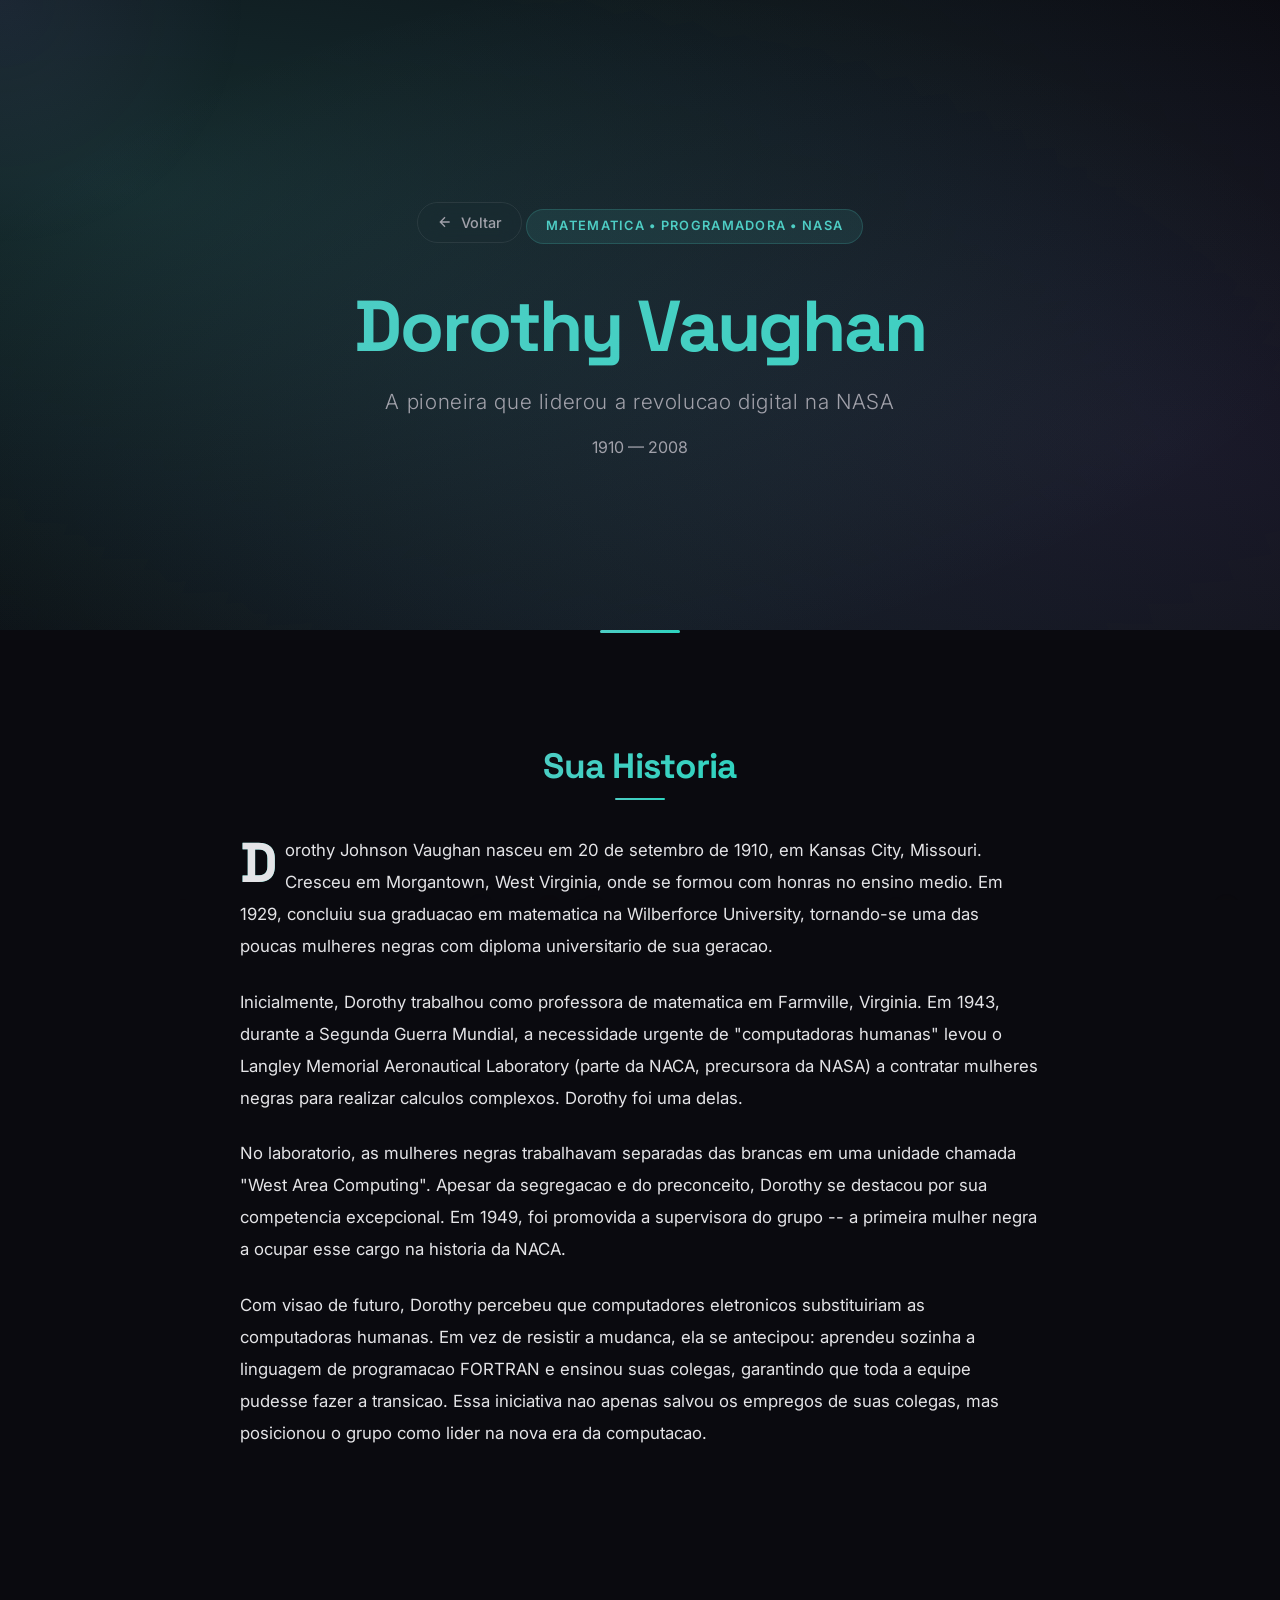
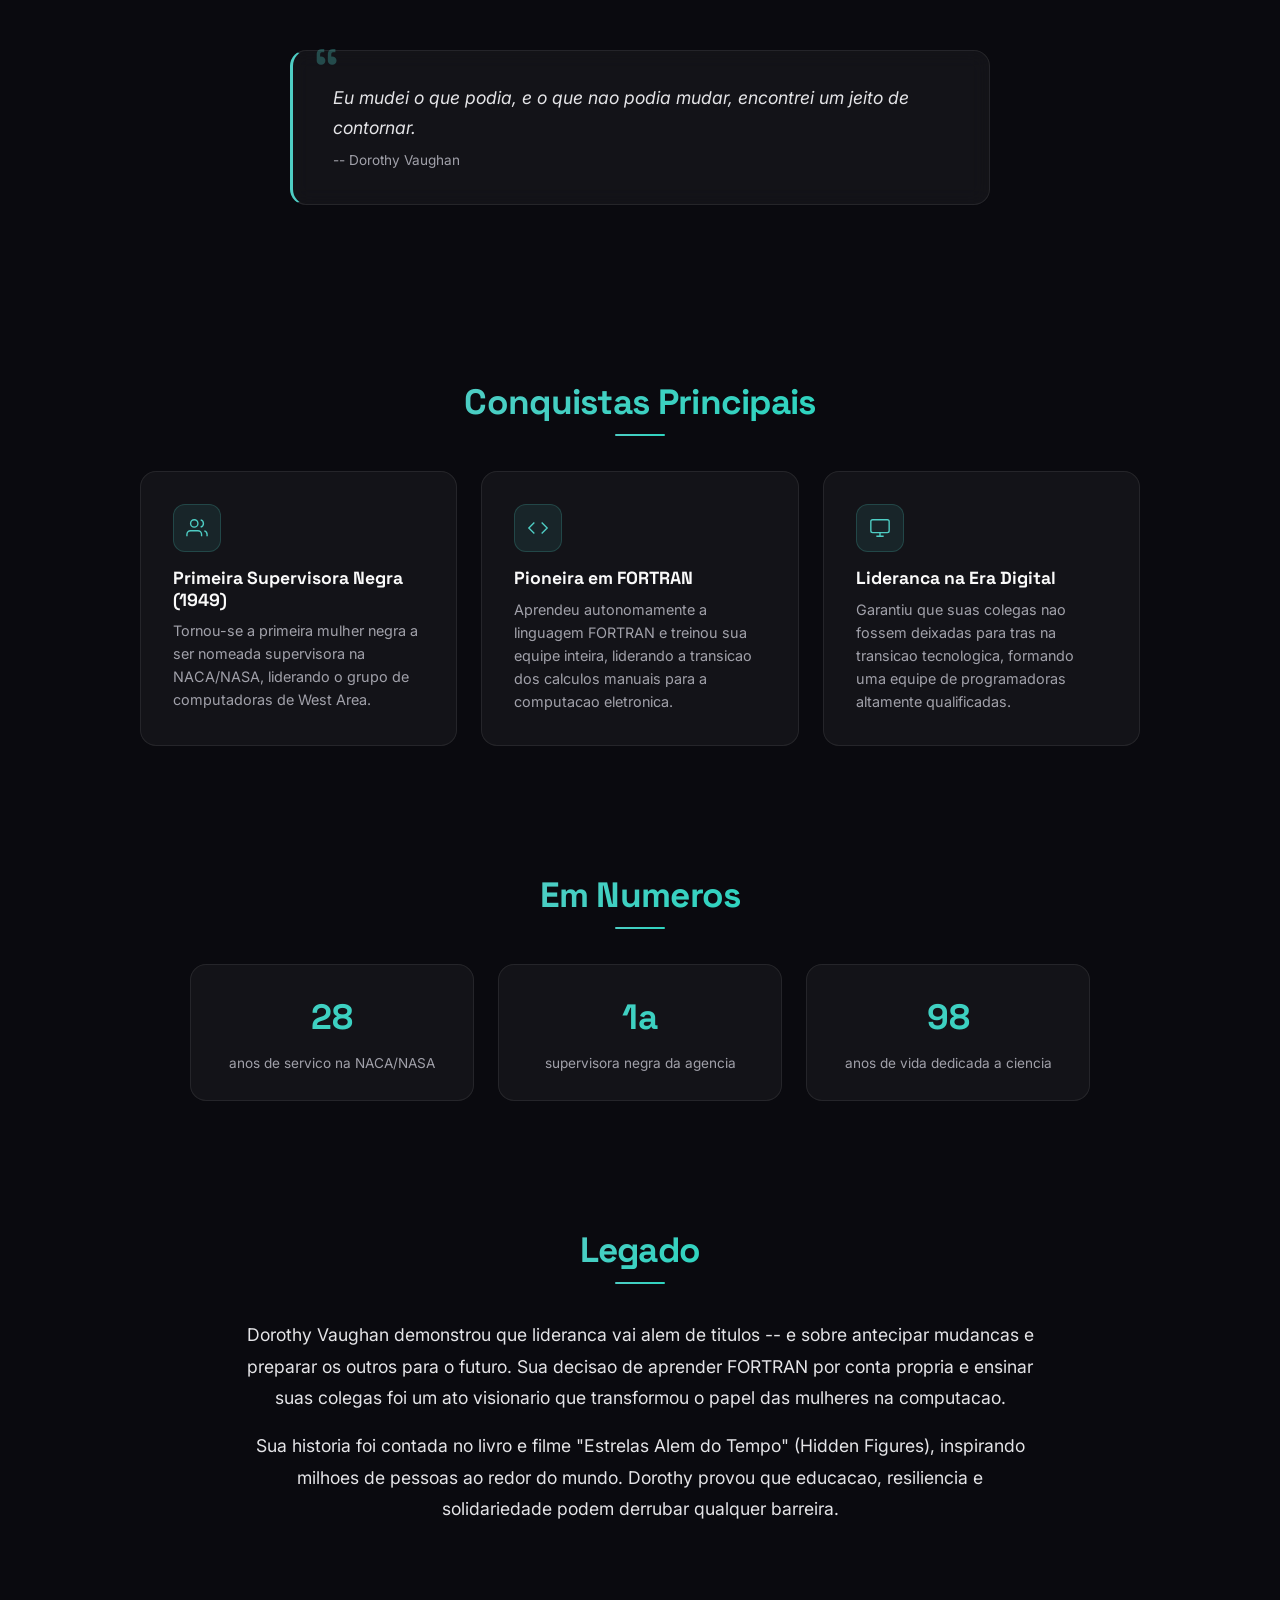
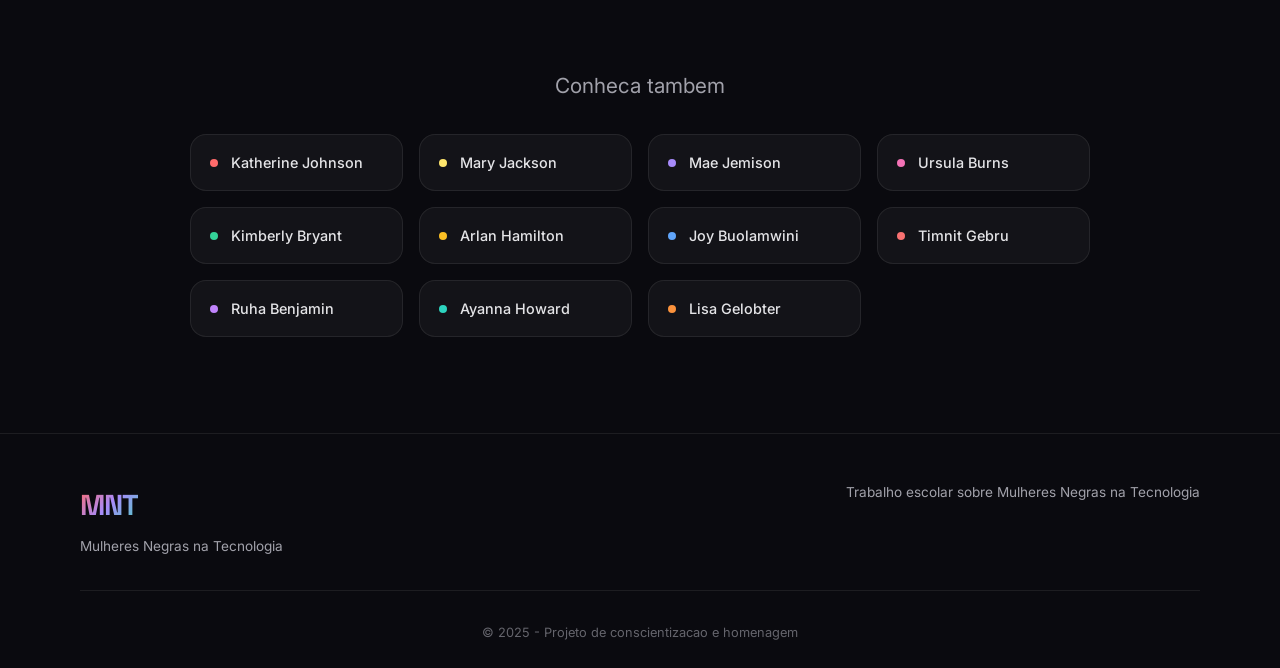
==== dorothy-vaughan.html @ fe0e0eeb "Merge pull request #2 from novasentinel-tech/v0/joaoprodriguesviana-5073-c08220cb feat: create indiv" ====
<!DOCTYPE html>
<html lang="pt-BR">
<head>
    <meta charset="UTF-8">
    <meta name="viewport" content="width=device-width, initial-scale=1.0">
    <title>Dorothy Vaughan - Mulheres Negras na Tecnologia</title>
    <link rel="preconnect" href="https://fonts.googleapis.com">
    <link rel="preconnect" href="https://fonts.gstatic.com" crossorigin>
    <link href="https://fonts.googleapis.com/css2?family=Space+Grotesk:wght@300;400;500;600;700&family=Inter:wght@300;400;500;600;700&display=swap" rel="stylesheet">
    <link rel="stylesheet" href="design/global.css">
    <link rel="stylesheet" href="design/biografia.css">
    <style>
        :root {
            --bio-color: #4ECDC4;
            --bio-color-glow: rgba(78, 205, 196, 0.18);
            --bio-badge-bg: rgba(78, 205, 196, 0.1);
            --bio-badge-border: rgba(78, 205, 196, 0.2);
            --bio-gradient: linear-gradient(135deg, #4ECDC4, #2DD4BF);
        }
    </style>
</head>
<body>
    <div id="particles-bg" class="particles-bg" aria-hidden="true"></div>
    <div id="cursor-glow" class="cursor-glow" aria-hidden="true"></div>

    <header class="bio-hero">
        <div class="container bio-hero-content">
            <a href="index.html#biografias" class="bio-back-link">
                <svg viewBox="0 0 24 24" fill="none" stroke="currentColor" stroke-width="2"><path d="M19 12H5M12 19l-7-7 7-7"/></svg>
                Voltar
            </a>
            <div class="bio-badge">Matematica &bull; Programadora &bull; NASA</div>
            <h1 class="bio-hero-name">Dorothy Vaughan</h1>
            <p class="bio-hero-subtitle">A pioneira que liderou a revolucao digital na NASA</p>
            <p class="bio-hero-dates">1910 &mdash; 2008</p>
        </div>
    </header>

    <main>
        <div class="bio-divider"></div>

        <section class="bio-section">
            <div class="container">
                <h2 class="bio-section-title"><span>Sua Historia</span></h2>
                <div class="bio-story">
                    <p>Dorothy Johnson Vaughan nasceu em 20 de setembro de 1910, em Kansas City, Missouri. Cresceu em Morgantown, West Virginia, onde se formou com honras no ensino medio. Em 1929, concluiu sua graduacao em matematica na Wilberforce University, tornando-se uma das poucas mulheres negras com diploma universitario de sua geracao.</p>
                    <p>Inicialmente, Dorothy trabalhou como professora de matematica em Farmville, Virginia. Em 1943, durante a Segunda Guerra Mundial, a necessidade urgente de "computadoras humanas" levou o Langley Memorial Aeronautical Laboratory (parte da NACA, precursora da NASA) a contratar mulheres negras para realizar calculos complexos. Dorothy foi uma delas.</p>
                    <p>No laboratorio, as mulheres negras trabalhavam separadas das brancas em uma unidade chamada "West Area Computing". Apesar da segregacao e do preconceito, Dorothy se destacou por sua competencia excepcional. Em 1949, foi promovida a supervisora do grupo -- a primeira mulher negra a ocupar esse cargo na historia da NACA.</p>
                    <p>Com visao de futuro, Dorothy percebeu que computadores eletronicos substituiriam as computadoras humanas. Em vez de resistir a mudanca, ela se antecipou: aprendeu sozinha a linguagem de programacao FORTRAN e ensinou suas colegas, garantindo que toda a equipe pudesse fazer a transicao. Essa iniciativa nao apenas salvou os empregos de suas colegas, mas posicionou o grupo como lider na nova era da computacao.</p>
                </div>
            </div>
        </section>

        <section class="bio-section">
            <div class="container">
                <div class="bio-quote">
                    <p>Eu mudei o que podia, e o que nao podia mudar, encontrei um jeito de contornar.</p>
                    <cite>-- Dorothy Vaughan</cite>
                </div>
            </div>
        </section>

        <section class="bio-section">
            <div class="container">
                <h2 class="bio-section-title"><span>Conquistas Principais</span></h2>
                <div class="bio-highlights">
                    <div class="bio-highlight-card">
                        <div class="bio-highlight-icon">
                            <svg viewBox="0 0 24 24" fill="none" stroke="currentColor" stroke-width="1.5"><path d="M17 21v-2a4 4 0 00-4-4H5a4 4 0 00-4 4v2"/><circle cx="9" cy="7" r="4"/><path d="M23 21v-2a4 4 0 00-3-3.87"/><path d="M16 3.13a4 4 0 010 7.75"/></svg>
                        </div>
                        <h3>Primeira Supervisora Negra (1949)</h3>
                        <p>Tornou-se a primeira mulher negra a ser nomeada supervisora na NACA/NASA, liderando o grupo de computadoras de West Area.</p>
                    </div>
                    <div class="bio-highlight-card">
                        <div class="bio-highlight-icon">
                            <svg viewBox="0 0 24 24" fill="none" stroke="currentColor" stroke-width="1.5"><polyline points="16 18 22 12 16 6"/><polyline points="8 6 2 12 8 18"/></svg>
                        </div>
                        <h3>Pioneira em FORTRAN</h3>
                        <p>Aprendeu autonomamente a linguagem FORTRAN e treinou sua equipe inteira, liderando a transicao dos calculos manuais para a computacao eletronica.</p>
                    </div>
                    <div class="bio-highlight-card">
                        <div class="bio-highlight-icon">
                            <svg viewBox="0 0 24 24" fill="none" stroke="currentColor" stroke-width="1.5"><rect x="2" y="3" width="20" height="14" rx="2"/><line x1="8" y1="21" x2="16" y2="21"/><line x1="12" y1="17" x2="12" y2="21"/></svg>
                        </div>
                        <h3>Lideranca na Era Digital</h3>
                        <p>Garantiu que suas colegas nao fossem deixadas para tras na transicao tecnologica, formando uma equipe de programadoras altamente qualificadas.</p>
                    </div>
                </div>
            </div>
        </section>

        <section class="bio-section">
            <div class="container">
                <h2 class="bio-section-title"><span>Em Numeros</span></h2>
                <div class="bio-facts">
                    <div class="bio-fact">
                        <span class="bio-fact-value">28</span>
                        <span class="bio-fact-label">anos de servico na NACA/NASA</span>
                    </div>
                    <div class="bio-fact">
                        <span class="bio-fact-value">1a</span>
                        <span class="bio-fact-label">supervisora negra da agencia</span>
                    </div>
                    <div class="bio-fact">
                        <span class="bio-fact-value">98</span>
                        <span class="bio-fact-label">anos de vida dedicada a ciencia</span>
                    </div>
                </div>
            </div>
        </section>

        <section class="bio-section">
            <div class="container">
                <h2 class="bio-section-title"><span>Legado</span></h2>
                <div class="bio-legacy">
                    <p>Dorothy Vaughan demonstrou que lideranca vai alem de titulos -- e sobre antecipar mudancas e preparar os outros para o futuro. Sua decisao de aprender FORTRAN por conta propria e ensinar suas colegas foi um ato visionario que transformou o papel das mulheres na computacao.</p>
                    <p>Sua historia foi contada no livro e filme "Estrelas Alem do Tempo" (Hidden Figures), inspirando milhoes de pessoas ao redor do mundo. Dorothy provou que educacao, resiliencia e solidariedade podem derrubar qualquer barreira.</p>
                </div>
            </div>
        </section>

        <section class="bio-nav">
            <div class="container">
                <p class="bio-nav-title">Conheca tambem</p>
                <div class="bio-nav-grid">
                    <a href="katherine-johnson.html" class="bio-nav-link"><span class="nav-dot" style="background:#FF6B6B;"></span> Katherine Johnson</a>
                    <a href="mary-jackson.html" class="bio-nav-link"><span class="nav-dot" style="background:#FFE66D;"></span> Mary Jackson</a>
                    <a href="mae-jemison.html" class="bio-nav-link"><span class="nav-dot" style="background:#A78BFA;"></span> Mae Jemison</a>
                    <a href="ursula-burns.html" class="bio-nav-link"><span class="nav-dot" style="background:#F472B6;"></span> Ursula Burns</a>
                    <a href="kimberly-bryant.html" class="bio-nav-link"><span class="nav-dot" style="background:#34D399;"></span> Kimberly Bryant</a>
                    <a href="arlan-hamilton.html" class="bio-nav-link"><span class="nav-dot" style="background:#FBBF24;"></span> Arlan Hamilton</a>
                    <a href="joy-buolamwini.html" class="bio-nav-link"><span class="nav-dot" style="background:#60A5FA;"></span> Joy Buolamwini</a>
                    <a href="timnit-gebru.html" class="bio-nav-link"><span class="nav-dot" style="background:#F87171;"></span> Timnit Gebru</a>
                    <a href="ruha-benjamin.html" class="bio-nav-link"><span class="nav-dot" style="background:#C084FC;"></span> Ruha Benjamin</a>
                    <a href="ayanna-howard.html" class="bio-nav-link"><span class="nav-dot" style="background:#2DD4BF;"></span> Ayanna Howard</a>
                    <a href="lisa-gelobter.html" class="bio-nav-link"><span class="nav-dot" style="background:#FB923C;"></span> Lisa Gelobter</a>
                </div>
            </div>
        </section>
    </main>

    <footer class="rodape">
        <div class="container">
            <div class="rodape-conteudo">
                <div class="rodape-brand">
                    <a href="index.html" style="text-decoration:none;"><span class="rodape-logo">MNT</span></a>
                    <p>Mulheres Negras na Tecnologia</p>
                </div>
                <div class="rodape-textos">
                    <p class="rodape-texto">Trabalho escolar sobre Mulheres Negras na Tecnologia</p>
                </div>
            </div>
            <div class="rodape-bottom">
                <p>&copy; 2025 - Projeto de conscientizacao e homenagem</p>
            </div>
        </div>
    </footer>

    <script src="animacoes/main.js"></script>
</body>
</html>
---- design/global.css ----
/* ============================================
   RESET & BASE
   ============================================ */
*, *::before, *::after {
    margin: 0;
    padding: 0;
    box-sizing: border-box;
}

:root {
    --cor-bg: #0a0a0f;
    --cor-bg-card: rgba(255, 255, 255, 0.04);
    --cor-bg-card-hover: rgba(255, 255, 255, 0.08);
    --cor-texto: #e4e4e7;
    --cor-texto-muted: #a1a1aa;
    --cor-texto-titulo: #fafafa;
    --cor-borda: rgba(255, 255, 255, 0.08);
    --cor-borda-hover: rgba(255, 255, 255, 0.15);

    --grad-1: #FF6B6B;
    --grad-2: #4ECDC4;
    --grad-3: #A78BFA;
    --grad-4: #FBBF24;
    --grad-5: #F472B6;

    --grad-hero: linear-gradient(135deg, #FF6B6B 0%, #A78BFA 50%, #4ECDC4 100%);
    --grad-accent: linear-gradient(135deg, #FF6B6B 0%, #F472B6 50%, #A78BFA 100%);
    --grad-timeline: linear-gradient(180deg, #FF6B6B, #A78BFA, #4ECDC4);

    --fonte-titulo: 'Space Grotesk', sans-serif;
    --fonte-corpo: 'Inter', sans-serif;

    --radius: 16px;
    --radius-sm: 8px;
    --radius-full: 9999px;
}

html {
    scroll-behavior: smooth;
    -webkit-font-smoothing: antialiased;
    -moz-osx-font-smoothing: grayscale;
}

body {
    font-family: var(--fonte-corpo);
    color: var(--cor-texto);
    background-color: var(--cor-bg);
    line-height: 1.6;
    overflow-x: hidden;
    min-height: 100vh;
}

/* ============================================
   PARTICLES BACKGROUND
   ============================================ */
.particles-bg {
    position: fixed;
    top: 0;
    left: 0;
    width: 100%;
    height: 100%;
    pointer-events: none;
    z-index: 0;
    overflow: hidden;
}

.particle {
    position: absolute;
    border-radius: 50%;
    pointer-events: none;
    animation: float-particle linear infinite;
}

@keyframes float-particle {
    0% {
        transform: translateY(100vh) rotate(0deg);
        opacity: 0;
    }
    10% {
        opacity: 1;
    }
    90% {
        opacity: 1;
    }
    100% {
        transform: translateY(-10vh) rotate(720deg);
        opacity: 0;
    }
}

/* Cursor glow */
.cursor-glow {
    position: fixed;
    width: 500px;
    height: 500px;
    border-radius: 50%;
    background: radial-gradient(circle, rgba(167, 139, 250, 0.08) 0%, transparent 70%);
    pointer-events: none;
    z-index: 1;
    transform: translate(-50%, -50%);
    transition: left 0.3s ease, top 0.3s ease;
    display: none;
}

/* ============================================
   CONTAINER
   ============================================ */
.container {
    width: 90%;
    max-width: 1200px;
    margin: 0 auto;
    padding: 0 1rem;
    position: relative;
    z-index: 2;
}

/* ============================================
   TYPOGRAPHY
   ============================================ */
h1, h2, h3, h4, h5, h6 {
    font-family: var(--fonte-titulo);
    font-weight: 700;
    color: var(--cor-texto-titulo);
    line-height: 1.2;
}

/* ============================================
   HEADER / HERO
   ============================================ */
.cabecalho {
    position: relative;
    min-height: 100vh;
    display: flex;
    align-items: center;
    justify-content: center;
    text-align: center;
    overflow: hidden;
    padding: 2rem 0;
}

.cabecalho::before {
    content: '';
    position: absolute;
    top: -50%;
    left: -50%;
    width: 200%;
    height: 200%;
    background: 
        radial-gradient(ellipse at 20% 50%, rgba(255, 107, 107, 0.15) 0%, transparent 50%),
        radial-gradient(ellipse at 80% 50%, rgba(78, 205, 196, 0.15) 0%, transparent 50%),
        radial-gradient(ellipse at 50% 80%, rgba(167, 139, 250, 0.12) 0%, transparent 50%);
    animation: hero-bg-shift 15s ease-in-out infinite alternate;
    z-index: 0;
}

@keyframes hero-bg-shift {
    0% { transform: translate(0, 0) scale(1); }
    33% { transform: translate(-5%, 3%) scale(1.05); }
    66% { transform: translate(5%, -3%) scale(0.95); }
    100% { transform: translate(-3%, -5%) scale(1.02); }
}

.cabecalho-badge {
    display: inline-block;
    padding: 0.5rem 1.5rem;
    background: var(--cor-bg-card);
    border: 1px solid var(--cor-borda);
    border-radius: var(--radius-full);
    font-size: 0.85rem;
    font-weight: 500;
    color: var(--cor-texto-muted);
    margin-bottom: 2rem;
    backdrop-filter: blur(10px);
    animation: fadeInDown 1s ease-out 0.2s both;
}

.titulo-principal {
    font-size: clamp(2.5rem, 7vw, 5.5rem);
    font-weight: 700;
    letter-spacing: -0.03em;
    margin-bottom: 1.5rem;
    animation: fadeInUp 1s ease-out 0.4s both;
}

.titulo-linha {
    display: block;
}

.titulo-destaque {
    background: var(--grad-hero);
    -webkit-background-clip: text;
    -webkit-text-fill-color: transparent;
    background-clip: text;
    background-size: 200% 200%;
    animation: fadeInUp 1s ease-out 0.6s both, gradient-shift 5s ease infinite;
}

@keyframes gradient-shift {
    0%, 100% { background-position: 0% 50%; }
    50% { background-position: 100% 50%; }
}

.subtitulo {
    font-size: clamp(1rem, 2.5vw, 1.4rem);
    color: var(--cor-texto-muted);
    font-weight: 300;
    letter-spacing: 0.05em;
    margin-bottom: 3rem;
    animation: fadeInUp 1s ease-out 0.8s both;
}

/* ============================================
   NAVIGATION
   ============================================ */
.navegacao {
    animation: fadeInUp 1s ease-out 1s both;
}

.menu {
    list-style: none;
    display: flex;
    justify-content: center;
    flex-wrap: wrap;
    gap: 0.5rem;
}

.menu a {
    color: var(--cor-texto-muted);
    text-decoration: none;
    font-weight: 500;
    font-size: 0.9rem;
    padding: 0.6rem 1.2rem;
    border-radius: var(--radius-full);
    transition: all 0.3s ease;
    border: 1px solid transparent;
    position: relative;
    overflow: hidden;
}

.menu a::before {
    content: '';
    position: absolute;
    inset: 0;
    background: var(--grad-accent);
    opacity: 0;
    transition: opacity 0.3s ease;
    border-radius: inherit;
    z-index: -1;
}

.menu a:hover,
.menu a.active {
    color: #fff;
    border-color: transparent;
}

.menu a:hover::before,
.menu a.active::before {
    opacity: 1;
}

/* Scroll indicator */
.scroll-indicator {
    position: absolute;
    bottom: 2rem;
    left: 50%;
    transform: translateX(-50%);
    animation: fadeInUp 1s ease-out 1.4s both;
}

.scroll-arrow {
    width: 24px;
    height: 24px;
    border-right: 2px solid var(--cor-texto-muted);
    border-bottom: 2px solid var(--cor-texto-muted);
    transform: rotate(45deg);
    animation: scroll-bounce 2s ease-in-out infinite;
}

@keyframes scroll-bounce {
    0%, 100% { transform: rotate(45deg) translate(0, 0); opacity: 0.4; }
    50% { transform: rotate(45deg) translate(5px, 5px); opacity: 1; }
}

/* ============================================
   KEYFRAMES
   ============================================ */
@keyframes fadeInUp {
    from {
        opacity: 0;
        transform: translateY(30px);
    }
    to {
        opacity: 1;
        transform: translateY(0);
    }
}

@keyframes fadeInDown {
    from {
        opacity: 0;
        transform: translateY(-20px);
    }
    to {
        opacity: 1;
        transform: translateY(0);
    }
}

@keyframes slideInLeft {
    from {
        opacity: 0;
        transform: translateX(-40px);
    }
    to {
        opacity: 1;
        transform: translateX(0);
    }
}

@keyframes slideInRight {
    from {
        opacity: 0;
        transform: translateX(40px);
    }
    to {
        opacity: 1;
        transform: translateX(0);
    }
}

@keyframes scaleIn {
    from {
        opacity: 0;
        transform: scale(0.85);
    }
    to {
        opacity: 1;
        transform: scale(1);
    }
}

@keyframes pulse-glow {
    0%, 100% { opacity: 0.4; transform: scale(1); }
    50% { opacity: 0.8; transform: scale(1.1); }
}

/* ============================================
   SECTIONS
   ============================================ */
.secao {
    padding: 6rem 0;
    position: relative;
}

.titulo-secao {
    font-size: clamp(1.8rem, 4vw, 2.8rem);
    text-align: center;
    margin-bottom: 4rem;
    position: relative;
    letter-spacing: -0.02em;
}

.titulo-secao span {
    background: var(--grad-hero);
    -webkit-background-clip: text;
    -webkit-text-fill-color: transparent;
    background-clip: text;
}

.titulo-secao::after {
    content: '';
    position: absolute;
    bottom: -1rem;
    left: 50%;
    transform: translateX(-50%);
    width: 60px;
    height: 3px;
    background: var(--grad-accent);
    border-radius: 2px;
}

/* ============================================
   REVEAL ANIMATIONS
   ============================================ */
.revelar {
    opacity: 0;
    transform: translateY(40px);
    transition: opacity 0.8s cubic-bezier(0.16, 1, 0.3, 1), transform 0.8s cubic-bezier(0.16, 1, 0.3, 1);
}

.revelado {
    opacity: 1;
    transform: translateY(0);
}

/* Stagger for cards */
.card.revelado { transition-delay: calc(var(--card-index, 0) * 0.08s); }

/* ============================================
   INTRODUCTION
   ============================================ */
.conteudo-introducao {
    display: grid;
    grid-template-columns: 1fr 1fr;
    gap: 4rem;
    align-items: center;
}

.texto-introducao p {
    margin-bottom: 1.2rem;
    font-size: 1.05rem;
    color: var(--cor-texto);
    line-height: 1.8;
}

/* Intro visual */
.intro-visual {
    position: relative;
    width: 100%;
    aspect-ratio: 1;
    max-width: 400px;
    margin: 0 auto;
}

.intro-orb {
    position: absolute;
    border-radius: 50%;
    filter: blur(40px);
    animation: pulse-glow 4s ease-in-out infinite;
}

.orb-1 {
    width: 200px;
    height: 200px;
    background: rgba(255, 107, 107, 0.3);
    top: 10%;
    left: 10%;
    animation-delay: 0s;
}

.orb-2 {
    width: 160px;
    height: 160px;
    background: rgba(167, 139, 250, 0.3);
    top: 50%;
    right: 10%;
    animation-delay: 1.3s;
}

.orb-3 {
    width: 120px;
    height: 120px;
    background: rgba(78, 205, 196, 0.3);
    bottom: 10%;
    left: 30%;
    animation-delay: 2.6s;
}

.intro-icon-grid {
    position: absolute;
    inset: 0;
    display: grid;
    grid-template-columns: 1fr 1fr;
    gap: 1.5rem;
    padding: 15%;
    z-index: 1;
}

.icon-cell {
    display: flex;
    align-items: center;
    justify-content: center;
    background: var(--cor-bg-card);
    border: 1px solid var(--cor-borda);
    border-radius: var(--radius);
    backdrop-filter: blur(10px);
    padding: 1.5rem;
    transition: all 0.4s ease;
}

.icon-cell:hover {
    background: var(--cor-bg-card-hover);
    border-color: var(--cor-borda-hover);
    transform: translateY(-4px);
}

.icon-cell svg {
    width: 32px;
    height: 32px;
    color: var(--cor-texto-muted);
    transition: color 0.3s ease;
}

.icon-cell:hover svg {
    color: var(--grad-1);
}

/* ============================================
   BIOGRAPHY CARDS
   ============================================ */
.grid-cards {
    display: grid;
    grid-template-columns: repeat(auto-fill, minmax(300px, 1fr));
    gap: 1.5rem;
}

.card {
    position: relative;
    background: var(--cor-bg-card);
    border: 1px solid var(--cor-borda);
    border-radius: var(--radius);
    overflow: hidden;
    transition: all 0.4s cubic-bezier(0.16, 1, 0.3, 1);
    cursor: default;
}

.card::before {
    content: '';
    position: absolute;
    top: 0;
    left: 0;
    right: 0;
    height: 3px;
    background: var(--card-accent, var(--grad-1));
    opacity: 0;
    transition: opacity 0.4s ease;
}

.card:hover {
    background: var(--cor-bg-card-hover);
    border-color: var(--cor-borda-hover);
    transform: translateY(-6px);
    box-shadow: 0 20px 60px -12px rgba(0, 0, 0, 0.5);
}

.card:hover::before {
    opacity: 1;
}

.card-glow {
    position: absolute;
    top: -50%;
    left: -50%;
    width: 200%;
    height: 200%;
    background: radial-gradient(circle at center, var(--card-accent, var(--grad-1)), transparent 70%);
    opacity: 0;
    transition: opacity 0.5s ease;
    pointer-events: none;
}

.card:hover .card-glow {
    opacity: 0.03;
}

.card-conteudo {
    padding: 1.5rem;
}

.card-icon-wrap {
    width: 48px;
    height: 48px;
    display: flex;
    align-items: center;
    justify-content: center;
    border-radius: 12px;
    background: linear-gradient(135deg, var(--card-accent, var(--grad-1)), transparent);
    opacity: 0.2;
    margin-bottom: 1rem;
    transition: opacity 0.3s ease;
}

.card:hover .card-icon-wrap {
    opacity: 0.5;
}

.card-icon-wrap svg {
    width: 24px;
    height: 24px;
    color: #fff;
}

.card-titulo {
    font-size: 1.2rem;
    font-family: var(--fonte-titulo);
    margin-bottom: 0.25rem;
    color: var(--cor-texto-titulo);
}

.card-area {
    font-weight: 600;
    color: var(--card-accent, var(--grad-1));
    margin-bottom: 0.75rem;
    font-size: 0.85rem;
    letter-spacing: 0.03em;
}

.card-descricao {
    font-size: 0.9rem;
    color: var(--cor-texto-muted);
    line-height: 1.6;
}

/* ============================================
   TIMELINE
   ============================================ */
.timeline {
    position: relative;
    max-width: 800px;
    margin: 0 auto;
    padding: 1rem 0;
}

.timeline::before {
    content: '';
    position: absolute;
    left: 50%;
    top: 0;
    bottom: 0;
    width: 2px;
    background: var(--grad-timeline);
    transform: translateX(-50%);
    border-radius: 2px;
    opacity: 0.4;
}

.timeline-item {
    position: relative;
    margin-bottom: 2.5rem;
    display: flex;
    justify-content: flex-start;
    align-items: center;
    width: 100%;
}

.timeline-item:nth-child(even) {
    flex-direction: row-reverse;
}

.timeline-data {
    background: var(--cor-bg-card);
    border: 1px solid var(--cor-borda);
    color: var(--cor-texto-titulo);
    font-weight: 700;
    font-family: var(--fonte-titulo);
    padding: 0.5rem 1.2rem;
    border-radius: var(--radius-full);
    min-width: 90px;
    text-align: center;
    font-size: 0.95rem;
    position: relative;
    z-index: 2;
    backdrop-filter: blur(10px);
    transition: all 0.3s ease;
}

.timeline-item:hover .timeline-data {
    background: var(--grad-accent);
    color: #fff;
    border-color: transparent;
    box-shadow: 0 0 30px rgba(255, 107, 107, 0.3);
}

.timeline-conteudo {
    background: var(--cor-bg-card);
    border: 1px solid var(--cor-borda);
    border-radius: var(--radius);
    padding: 1.2rem 1.5rem;
    width: calc(50% - 40px);
    margin: 0 20px;
    backdrop-filter: blur(10px);
    transition: all 0.4s ease;
}

.timeline-conteudo:hover {
    background: var(--cor-bg-card-hover);
    border-color: var(--cor-borda-hover);
    transform: translateY(-2px);
}

.timeline-conteudo h3 {
    font-size: 1.05rem;
    color: var(--cor-texto-titulo);
    margin-bottom: 0.5rem;
    font-family: var(--fonte-titulo);
}

.timeline-conteudo p {
    margin: 0;
    font-size: 0.9rem;
    color: var(--cor-texto-muted);
    line-height: 1.6;
}

/* ============================================
   STATISTICS
   ============================================ */
.grid-estatisticas {
    display: grid;
    grid-template-columns: repeat(auto-fit, minmax(200px, 1fr));
    gap: 1.5rem;
    text-align: center;
}

.card-estatistica {
    background: var(--cor-bg-card);
    border: 1px solid var(--cor-borda);
    padding: 2rem 1.5rem;
    border-radius: var(--radius);
    transition: all 0.4s ease;
    backdrop-filter: blur(10px);
    position: relative;
    overflow: hidden;
}

.card-estatistica::before {
    content: '';
    position: absolute;
    top: -100%;
    left: -100%;
    width: 300%;
    height: 300%;
    background: radial-gradient(circle, var(--grad-1), transparent 60%);
    opacity: 0;
    transition: opacity 0.5s ease;
    pointer-events: none;
}

.card-estatistica:hover {
    background: var(--cor-bg-card-hover);
    border-color: var(--cor-borda-hover);
    transform: translateY(-4px);
}

.card-estatistica:hover::before {
    opacity: 0.04;
}

.numero {
    display: block;
    font-size: 3rem;
    font-weight: 800;
    font-family: var(--fonte-titulo);
    background: var(--grad-hero);
    -webkit-background-clip: text;
    -webkit-text-fill-color: transparent;
    background-clip: text;
    margin-bottom: 0.5rem;
    letter-spacing: -0.03em;
}

.estatistica-texto {
    font-size: 3rem;
}

.descricao-estatistica {
    font-size: 0.9rem;
    color: var(--cor-texto-muted);
    line-height: 1.6;
}

/* ============================================
   RESOURCES
   ============================================ */
.grid-recursos {
    display: grid;
    grid-template-columns: repeat(auto-fit, minmax(260px, 1fr));
    gap: 1.5rem;
}

.recurso {
    background: var(--cor-bg-card);
    border: 1px solid var(--cor-borda);
    padding: 2rem;
    border-radius: var(--radius);
    transition: all 0.4s ease;
    position: relative;
    overflow: hidden;
}

.recurso::before {
    content: '';
    position: absolute;
    top: 0;
    left: 0;
    width: 100%;
    height: 2px;
    background: var(--grad-accent);
    opacity: 0;
    transition: opacity 0.3s ease;
}

.recurso:hover {
    background: var(--cor-bg-card-hover);
    border-color: var(--cor-borda-hover);
    transform: translateY(-4px);
}

.recurso:hover::before {
    opacity: 1;
}

.recurso-icon {
    width: 40px;
    height: 40px;
    margin-bottom: 1rem;
    color: var(--cor-texto-muted);
}

.recurso-icon svg {
    width: 100%;
    height: 100%;
}

.recurso h3 {
    font-size: 1.2rem;
    margin-bottom: 1rem;
    color: var(--cor-texto-titulo);
    font-family: var(--fonte-titulo);
}

.recurso ul {
    list-style: none;
}

.recurso li {
    margin-bottom: 0.6rem;
    padding-left: 1.2rem;
    position: relative;
    font-size: 0.9rem;
    color: var(--cor-texto-muted);
    line-height: 1.5;
}

.recurso li::before {
    content: '';
    width: 6px;
    height: 6px;
    border-radius: 50%;
    background: var(--grad-accent);
    position: absolute;
    left: 0;
    top: 0.55rem;
}

.recurso a {
    color: var(--cor-texto);
    text-decoration: none;
    font-weight: 500;
    transition: color 0.3s ease;
    border-bottom: 1px solid transparent;
}

.recurso a:hover {
    color: var(--grad-1);
    border-bottom-color: var(--grad-1);
}

/* ============================================
   CREATORS SECTION
   ============================================ */
.criadores {
    position: relative;
}

.criadores::before {
    content: '';
    position: absolute;
    top: 0;
    left: 0;
    right: 0;
    bottom: 0;
    background: 
        radial-gradient(ellipse at 30% 50%, rgba(255, 107, 107, 0.06) 0%, transparent 60%),
        radial-gradient(ellipse at 70% 50%, rgba(78, 205, 196, 0.06) 0%, transparent 60%);
    pointer-events: none;
}

.criadores-subtitulo {
    text-align: center;
    color: var(--cor-texto-muted);
    font-size: 1.05rem;
    margin-bottom: 3rem;
    margin-top: -2rem;
}

.grid-criadores {
    display: grid;
    grid-template-columns: repeat(3, 1fr);
    gap: 2rem;
    max-width: 1000px;
    margin: 0 auto;
}

.criador-card {
    position: relative;
    background: var(--cor-bg-card);
    border: 1px solid var(--cor-borda);
    border-radius: var(--radius);
    padding: 2.5rem 2rem;
    text-align: center;
    transition: all 0.5s cubic-bezier(0.16, 1, 0.3, 1);
    overflow: hidden;
}

.criador-card::before {
    content: '';
    position: absolute;
    top: 0;
    left: 0;
    right: 0;
    height: 3px;
    background: var(--grad-accent);
    opacity: 0;
    transition: opacity 0.4s ease;
}

.criador-card:hover {
    background: var(--cor-bg-card-hover);
    border-color: var(--cor-borda-hover);
    transform: translateY(-8px);
    box-shadow: 0 25px 70px -15px rgba(0, 0, 0, 0.5);
}

.criador-card:hover::before {
    opacity: 1;
}

.criador-decoration {
    position: absolute;
    top: -50%;
    right: -50%;
    width: 200%;
    height: 200%;
    background: radial-gradient(circle, rgba(167, 139, 250, 0.08) 0%, transparent 60%);
    opacity: 0;
    transition: opacity 0.5s ease;
    pointer-events: none;
}

.criador-card:hover .criador-decoration {
    opacity: 1;
}

.criador-card:nth-child(1) .criador-decoration {
    background: radial-gradient(circle, rgba(255, 107, 107, 0.08) 0%, transparent 60%);
}

.criador-card:nth-child(2) .criador-decoration {
    background: radial-gradient(circle, rgba(78, 205, 196, 0.08) 0%, transparent 60%);
}

.criador-card:nth-child(3) .criador-decoration {
    background: radial-gradient(circle, rgba(167, 139, 250, 0.08) 0%, transparent 60%);
}

.criador-avatar {
    width: 80px;
    height: 80px;
    margin: 0 auto 1.5rem;
    display: flex;
    align-items: center;
    justify-content: center;
    border-radius: 50%;
    position: relative;
    z-index: 1;
}

.criador-card:nth-child(1) .criador-avatar {
    background: linear-gradient(135deg, rgba(255, 107, 107, 0.15), rgba(255, 107, 107, 0.05));
    border: 1px solid rgba(255, 107, 107, 0.2);
}

.criador-card:nth-child(2) .criador-avatar {
    background: linear-gradient(135deg, rgba(78, 205, 196, 0.15), rgba(78, 205, 196, 0.05));
    border: 1px solid rgba(78, 205, 196, 0.2);
}

.criador-card:nth-child(3) .criador-avatar {
    background: linear-gradient(135deg, rgba(167, 139, 250, 0.15), rgba(167, 139, 250, 0.05));
    border: 1px solid rgba(167, 139, 250, 0.2);
}

.criador-avatar svg {
    width: 32px;
    height: 32px;
}

.criador-card:nth-child(1) .criador-avatar svg { color: var(--grad-1); }
.criador-card:nth-child(2) .criador-avatar svg { color: var(--grad-2); }
.criador-card:nth-child(3) .criador-avatar svg { color: var(--grad-3); }

.criador-info {
    position: relative;
    z-index: 1;
}

.criador-nome {
    font-size: 1.3rem;
    font-family: var(--fonte-titulo);
    color: var(--cor-texto-titulo);
    margin-bottom: 0.5rem;
}

.criador-role {
    display: inline-block;
    font-size: 0.8rem;
    font-weight: 600;
    text-transform: uppercase;
    letter-spacing: 0.1em;
    padding: 0.3rem 1rem;
    border-radius: var(--radius-full);
    margin-bottom: 1rem;
}

.criador-card:nth-child(1) .criador-role {
    background: rgba(255, 107, 107, 0.1);
    color: var(--grad-1);
    border: 1px solid rgba(255, 107, 107, 0.2);
}

.criador-card:nth-child(2) .criador-role {
    background: rgba(78, 205, 196, 0.1);
    color: var(--grad-2);
    border: 1px solid rgba(78, 205, 196, 0.2);
}

.criador-card:nth-child(3) .criador-role {
    background: rgba(167, 139, 250, 0.1);
    color: var(--grad-3);
    border: 1px solid rgba(167, 139, 250, 0.2);
}

.criador-desc {
    font-size: 0.9rem;
    color: var(--cor-texto-muted);
    line-height: 1.6;
}

/* ============================================
   FOOTER
   ============================================ */
.rodape {
    position: relative;
    border-top: 1px solid var(--cor-borda);
    padding: 3rem 0 1.5rem;
    margin-top: 2rem;
}

.rodape-conteudo {
    display: flex;
    justify-content: space-between;
    align-items: flex-start;
    gap: 2rem;
    margin-bottom: 2rem;
    padding-bottom: 2rem;
    border-bottom: 1px solid var(--cor-borda);
}

.rodape-brand {
    display: flex;
    flex-direction: column;
    gap: 0.5rem;
}

.rodape-logo {
    font-family: var(--fonte-titulo);
    font-size: 1.8rem;
    font-weight: 800;
    background: var(--grad-hero);
    -webkit-background-clip: text;
    -webkit-text-fill-color: transparent;
    background-clip: text;
    letter-spacing: -0.03em;
}

.rodape-brand p {
    font-size: 0.85rem;
    color: var(--cor-texto-muted);
}

.rodape-textos {
    text-align: right;
}

.rodape-texto {
    font-size: 0.85rem;
    color: var(--cor-texto-muted);
    margin-bottom: 0.3rem;
    line-height: 1.5;
}

.rodape-bottom {
    text-align: center;
}

.rodape-bottom p {
    font-size: 0.8rem;
    color: var(--cor-texto-muted);
    opacity: 0.6;
}

/* ============================================
   RESPONSIVE
   ============================================ */
@media (max-width: 768px) {
    .conteudo-introducao {
        grid-template-columns: 1fr;
        gap: 2rem;
    }
    
    .imagem-introducao {
        order: -1;
    }
    
    .intro-visual {
        max-width: 280px;
    }
    
    .grid-cards {
        grid-template-columns: 1fr;
    }
    
    .grid-criadores {
        grid-template-columns: 1fr;
        max-width: 400px;
    }
    
    .menu {
        flex-direction: column;
        align-items: center;
    }
    
    .menu a {
        display: block;
        width: 180px;
        text-align: center;
    }
    
    .timeline::before {
        left: 20px;
    }
    
    .timeline-item,
    .timeline-item:nth-child(even) {
        flex-direction: column;
        align-items: flex-start;
        margin-left: 20px;
    }
    
    .timeline-data {
        margin-bottom: 10px;
    }
    
    .timeline-conteudo {
        width: calc(100% - 30px);
        margin-left: 30px;
    }
    
    .grid-estatisticas {
        grid-template-columns: 1fr 1fr;
    }
    
    .grid-recursos {
        grid-template-columns: 1fr;
    }
    
    .rodape-conteudo {
        flex-direction: column;
        align-items: center;
        text-align: center;
    }
    
    .rodape-textos {
        text-align: center;
    }
}

@media (max-width: 480px) {
    .secao {
        padding: 4rem 0;
    }
    
    .titulo-secao {
        margin-bottom: 2.5rem;
    }
    
    .grid-estatisticas {
        grid-template-columns: 1fr;
    }
}

/* ============================================
   SMOOTH SCROLL BAR
   ============================================ */
::-webkit-scrollbar {
    width: 8px;
}

::-webkit-scrollbar-track {
    background: var(--cor-bg);
}

::-webkit-scrollbar-thumb {
    background: rgba(255, 255, 255, 0.1);
    border-radius: 4px;
}

::-webkit-scrollbar-thumb:hover {
    background: rgba(255, 255, 255, 0.2);
}

/* Selection */
::selection {
    background: rgba(167, 139, 250, 0.3);
    color: #fff;
}
---- design/biografia.css ----
/* ============================================
   BIOGRAFIA PAGE - SHARED STYLES
   ============================================ */

/* Hero Section */
.bio-hero {
    position: relative;
    min-height: 70vh;
    display: flex;
    align-items: center;
    justify-content: center;
    text-align: center;
    overflow: hidden;
    padding: 6rem 0 4rem;
}

.bio-hero::before {
    content: '';
    position: absolute;
    top: -50%;
    left: -50%;
    width: 200%;
    height: 200%;
    background: 
        radial-gradient(ellipse at 30% 40%, var(--bio-color-glow, rgba(255, 107, 107, 0.18)) 0%, transparent 50%),
        radial-gradient(ellipse at 70% 60%, rgba(167, 139, 250, 0.1) 0%, transparent 50%),
        radial-gradient(ellipse at 50% 80%, rgba(78, 205, 196, 0.08) 0%, transparent 50%);
    animation: hero-bg-shift 15s ease-in-out infinite alternate;
    z-index: 0;
}

.bio-hero-content {
    position: relative;
    z-index: 2;
    max-width: 800px;
    margin: 0 auto;
}

.bio-back-link {
    display: inline-flex;
    align-items: center;
    gap: 0.5rem;
    color: var(--cor-texto-muted);
    text-decoration: none;
    font-size: 0.9rem;
    font-weight: 500;
    padding: 0.5rem 1.2rem;
    border-radius: var(--radius-full);
    border: 1px solid var(--cor-borda);
    backdrop-filter: blur(10px);
    transition: all 0.3s ease;
    margin-bottom: 2.5rem;
}

.bio-back-link:hover {
    color: #fff;
    border-color: var(--cor-borda-hover);
    background: var(--cor-bg-card-hover);
}

.bio-back-link svg {
    width: 16px;
    height: 16px;
    transition: transform 0.3s ease;
}

.bio-back-link:hover svg {
    transform: translateX(-3px);
}

.bio-badge {
    display: inline-block;
    padding: 0.4rem 1.2rem;
    border-radius: var(--radius-full);
    font-size: 0.8rem;
    font-weight: 600;
    text-transform: uppercase;
    letter-spacing: 0.1em;
    margin-bottom: 1.5rem;
    background: var(--bio-badge-bg, rgba(255, 107, 107, 0.1));
    color: var(--bio-color, #FF6B6B);
    border: 1px solid var(--bio-badge-border, rgba(255, 107, 107, 0.2));
    animation: fadeInDown 0.8s ease-out 0.2s both;
}

.bio-hero-name {
    font-size: clamp(2.5rem, 6vw, 4.5rem);
    font-weight: 700;
    letter-spacing: -0.03em;
    margin-bottom: 1rem;
    background: var(--bio-gradient, linear-gradient(135deg, #FF6B6B, #A78BFA));
    -webkit-background-clip: text;
    -webkit-text-fill-color: transparent;
    background-clip: text;
    background-size: 200% 200%;
    animation: fadeInUp 0.8s ease-out 0.4s both, gradient-shift 5s ease infinite;
}

.bio-hero-subtitle {
    font-size: clamp(1rem, 2vw, 1.3rem);
    color: var(--cor-texto-muted);
    font-weight: 300;
    letter-spacing: 0.03em;
    margin-bottom: 1rem;
    animation: fadeInUp 0.8s ease-out 0.6s both;
}

.bio-hero-dates {
    font-size: 1rem;
    color: var(--cor-texto-muted);
    opacity: 0.7;
    animation: fadeInUp 0.8s ease-out 0.8s both;
}

/* Decorative line */
.bio-divider {
    width: 80px;
    height: 3px;
    background: var(--bio-gradient, linear-gradient(135deg, #FF6B6B, #A78BFA));
    border-radius: 2px;
    margin: 0 auto 3rem;
    animation: scaleIn 0.8s ease-out 1s both;
}

/* ============================================
   CONTENT SECTIONS
   ============================================ */
.bio-section {
    padding: 4rem 0;
    position: relative;
}

.bio-section-title {
    font-size: clamp(1.5rem, 3vw, 2.2rem);
    text-align: center;
    margin-bottom: 3rem;
    letter-spacing: -0.02em;
    position: relative;
}

.bio-section-title span {
    background: var(--bio-gradient, linear-gradient(135deg, #FF6B6B, #A78BFA));
    -webkit-background-clip: text;
    -webkit-text-fill-color: transparent;
    background-clip: text;
}

.bio-section-title::after {
    content: '';
    position: absolute;
    bottom: -0.8rem;
    left: 50%;
    transform: translateX(-50%);
    width: 50px;
    height: 2px;
    background: var(--bio-gradient, linear-gradient(135deg, #FF6B6B, #A78BFA));
    border-radius: 2px;
}

/* Story / main text */
.bio-story {
    max-width: 800px;
    margin: 0 auto;
}

.bio-story p {
    font-size: 1.05rem;
    color: var(--cor-texto);
    line-height: 1.9;
    margin-bottom: 1.5rem;
}

.bio-story p:first-of-type::first-letter {
    font-size: 3.5rem;
    font-weight: 700;
    font-family: var(--fonte-titulo);
    float: left;
    margin-right: 0.5rem;
    line-height: 1;
    background: var(--bio-gradient, linear-gradient(135deg, #FF6B6B, #A78BFA));
    -webkit-background-clip: text;
    -webkit-text-fill-color: transparent;
    background-clip: text;
}

/* Highlight quote */
.bio-quote {
    max-width: 700px;
    margin: 3rem auto;
    padding: 2rem 2.5rem;
    background: var(--cor-bg-card);
    border: 1px solid var(--cor-borda);
    border-left: 3px solid var(--bio-color, #FF6B6B);
    border-radius: var(--radius);
    backdrop-filter: blur(10px);
    position: relative;
}

.bio-quote::before {
    content: '\201C';
    position: absolute;
    top: -10px;
    left: 20px;
    font-size: 4rem;
    font-family: var(--fonte-titulo);
    color: var(--bio-color, #FF6B6B);
    opacity: 0.3;
    line-height: 1;
}

.bio-quote p {
    font-size: 1.1rem;
    font-style: italic;
    color: var(--cor-texto);
    line-height: 1.7;
    margin-bottom: 0.5rem;
}

.bio-quote cite {
    display: block;
    font-size: 0.85rem;
    color: var(--cor-texto-muted);
    font-style: normal;
    margin-top: 0.5rem;
}

/* ============================================
   ACHIEVEMENTS / HIGHLIGHTS
   ============================================ */
.bio-highlights {
    display: grid;
    grid-template-columns: repeat(auto-fit, minmax(280px, 1fr));
    gap: 1.5rem;
    max-width: 1000px;
    margin: 0 auto;
}

.bio-highlight-card {
    background: var(--cor-bg-card);
    border: 1px solid var(--cor-borda);
    border-radius: var(--radius);
    padding: 2rem;
    transition: all 0.4s cubic-bezier(0.16, 1, 0.3, 1);
    position: relative;
    overflow: hidden;
}

.bio-highlight-card::before {
    content: '';
    position: absolute;
    top: 0;
    left: 0;
    right: 0;
    height: 2px;
    background: var(--bio-gradient, linear-gradient(135deg, #FF6B6B, #A78BFA));
    opacity: 0;
    transition: opacity 0.4s ease;
}

.bio-highlight-card:hover {
    background: var(--cor-bg-card-hover);
    border-color: var(--cor-borda-hover);
    transform: translateY(-4px);
    box-shadow: 0 20px 50px -10px rgba(0, 0, 0, 0.4);
}

.bio-highlight-card:hover::before {
    opacity: 1;
}

.bio-highlight-icon {
    width: 48px;
    height: 48px;
    display: flex;
    align-items: center;
    justify-content: center;
    border-radius: 12px;
    background: var(--bio-badge-bg, rgba(255, 107, 107, 0.1));
    border: 1px solid var(--bio-badge-border, rgba(255, 107, 107, 0.15));
    margin-bottom: 1rem;
    color: var(--bio-color, #FF6B6B);
}

.bio-highlight-icon svg {
    width: 22px;
    height: 22px;
}

.bio-highlight-card h3 {
    font-size: 1.1rem;
    font-family: var(--fonte-titulo);
    color: var(--cor-texto-titulo);
    margin-bottom: 0.5rem;
}

.bio-highlight-card p {
    font-size: 0.9rem;
    color: var(--cor-texto-muted);
    line-height: 1.6;
}

/* ============================================
   LEGACY SECTION
   ============================================ */
.bio-legacy {
    max-width: 800px;
    margin: 0 auto;
    text-align: center;
}

.bio-legacy p {
    font-size: 1.1rem;
    color: var(--cor-texto);
    line-height: 1.8;
    margin-bottom: 1rem;
}

/* ============================================
   DATA CARDS (facts/numbers)
   ============================================ */
.bio-facts {
    display: grid;
    grid-template-columns: repeat(auto-fit, minmax(180px, 1fr));
    gap: 1.5rem;
    max-width: 900px;
    margin: 0 auto;
}

.bio-fact {
    background: var(--cor-bg-card);
    border: 1px solid var(--cor-borda);
    border-radius: var(--radius);
    padding: 1.5rem;
    text-align: center;
    transition: all 0.4s ease;
}

.bio-fact:hover {
    background: var(--cor-bg-card-hover);
    border-color: var(--cor-borda-hover);
    transform: translateY(-3px);
}

.bio-fact-value {
    display: block;
    font-size: 2.2rem;
    font-weight: 800;
    font-family: var(--fonte-titulo);
    background: var(--bio-gradient, linear-gradient(135deg, #FF6B6B, #A78BFA));
    -webkit-background-clip: text;
    -webkit-text-fill-color: transparent;
    background-clip: text;
    margin-bottom: 0.3rem;
}

.bio-fact-label {
    font-size: 0.85rem;
    color: var(--cor-texto-muted);
    line-height: 1.4;
}

/* ============================================
   CTA / NAV TO OTHER BIOS
   ============================================ */
.bio-nav {
    padding: 4rem 0;
    position: relative;
}

.bio-nav-title {
    text-align: center;
    font-size: 1.3rem;
    color: var(--cor-texto-muted);
    margin-bottom: 2rem;
    font-weight: 400;
}

.bio-nav-grid {
    display: grid;
    grid-template-columns: repeat(auto-fill, minmax(200px, 1fr));
    gap: 1rem;
    max-width: 900px;
    margin: 0 auto;
}

.bio-nav-link {
    display: flex;
    align-items: center;
    gap: 0.8rem;
    padding: 1rem 1.2rem;
    background: var(--cor-bg-card);
    border: 1px solid var(--cor-borda);
    border-radius: var(--radius);
    color: var(--cor-texto);
    text-decoration: none;
    font-weight: 500;
    font-size: 0.9rem;
    transition: all 0.3s ease;
}

.bio-nav-link:hover {
    background: var(--cor-bg-card-hover);
    border-color: var(--cor-borda-hover);
    transform: translateY(-2px);
    color: #fff;
}

.bio-nav-link .nav-dot {
    width: 8px;
    height: 8px;
    border-radius: 50%;
    flex-shrink: 0;
}

/* ============================================
   RESPONSIVE
   ============================================ */
@media (max-width: 768px) {
    .bio-hero {
        min-height: 60vh;
        padding: 5rem 0 3rem;
    }
    
    .bio-highlights {
        grid-template-columns: 1fr;
    }
    
    .bio-facts {
        grid-template-columns: 1fr 1fr;
    }
    
    .bio-nav-grid {
        grid-template-columns: 1fr;
        max-width: 400px;
    }
    
    .bio-quote {
        padding: 1.5rem 1.8rem;
    }
}

@media (max-width: 480px) {
    .bio-facts {
        grid-template-columns: 1fr;
    }
}
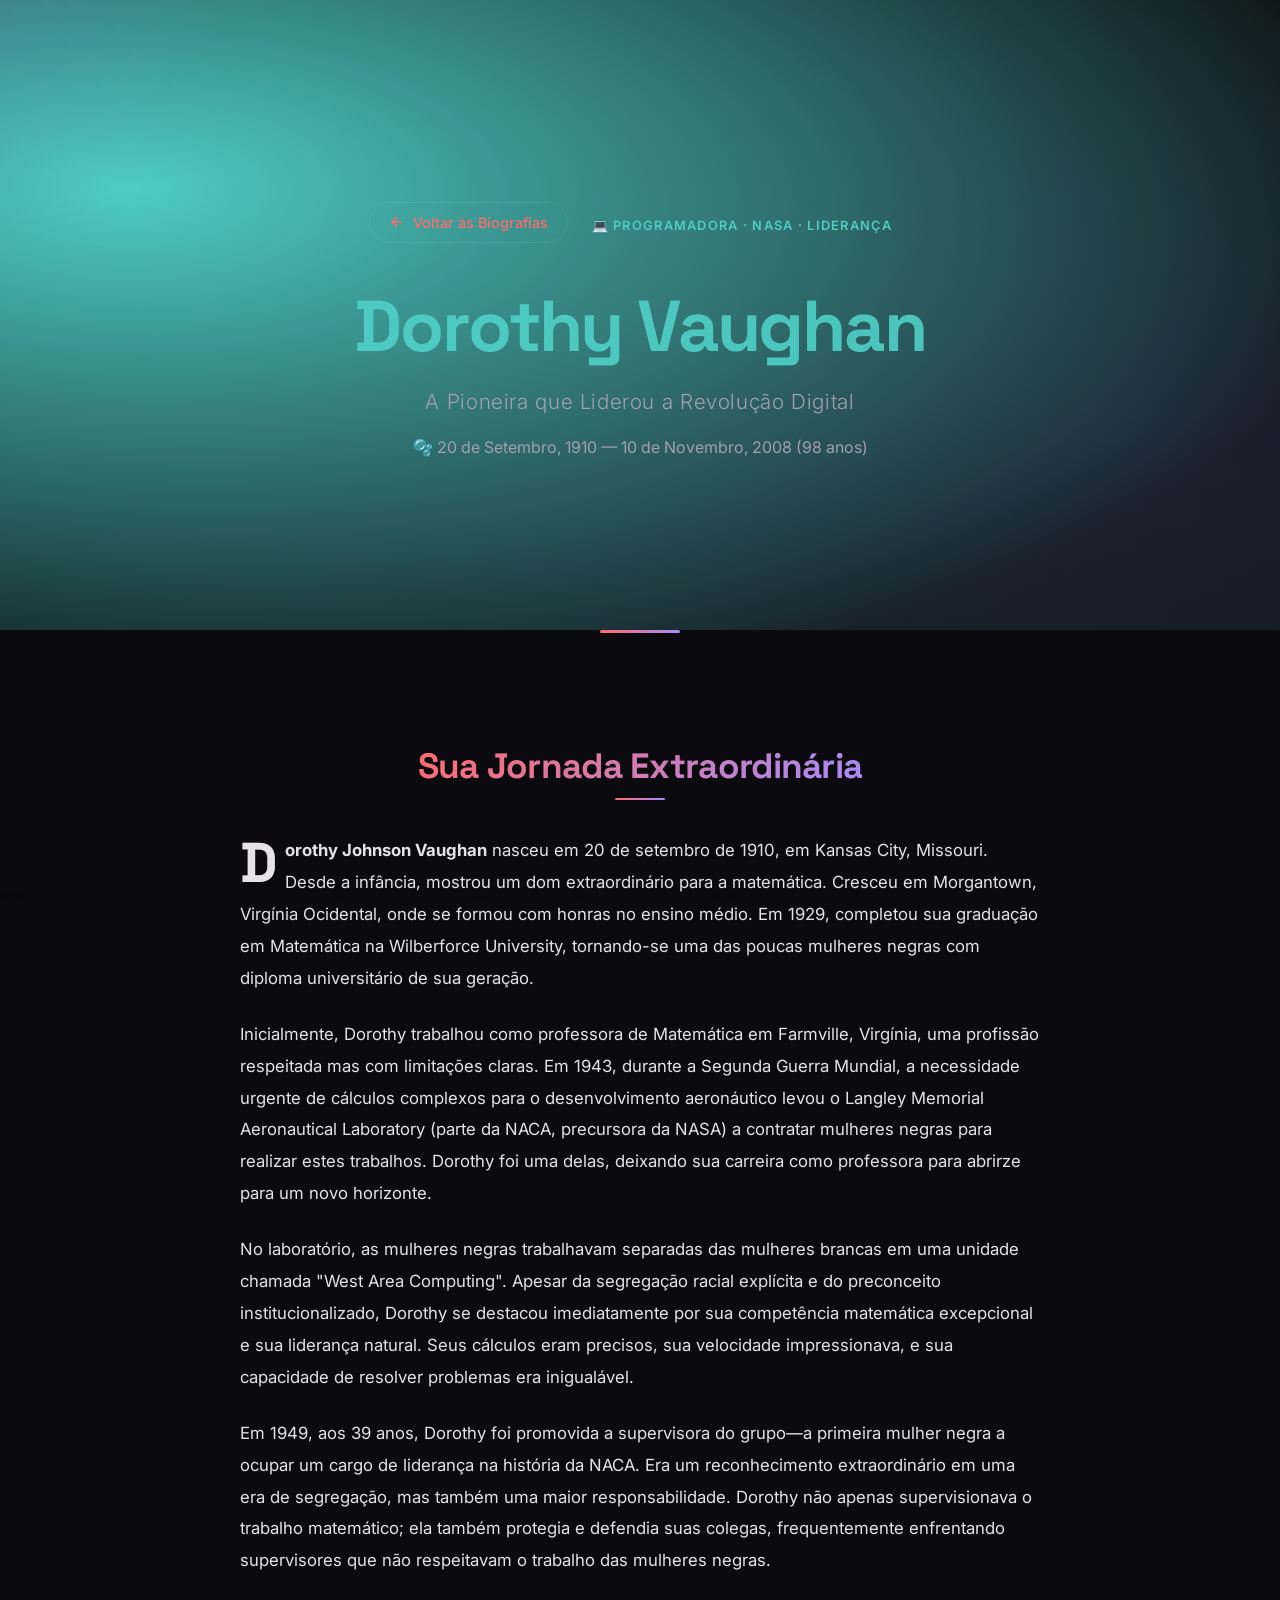
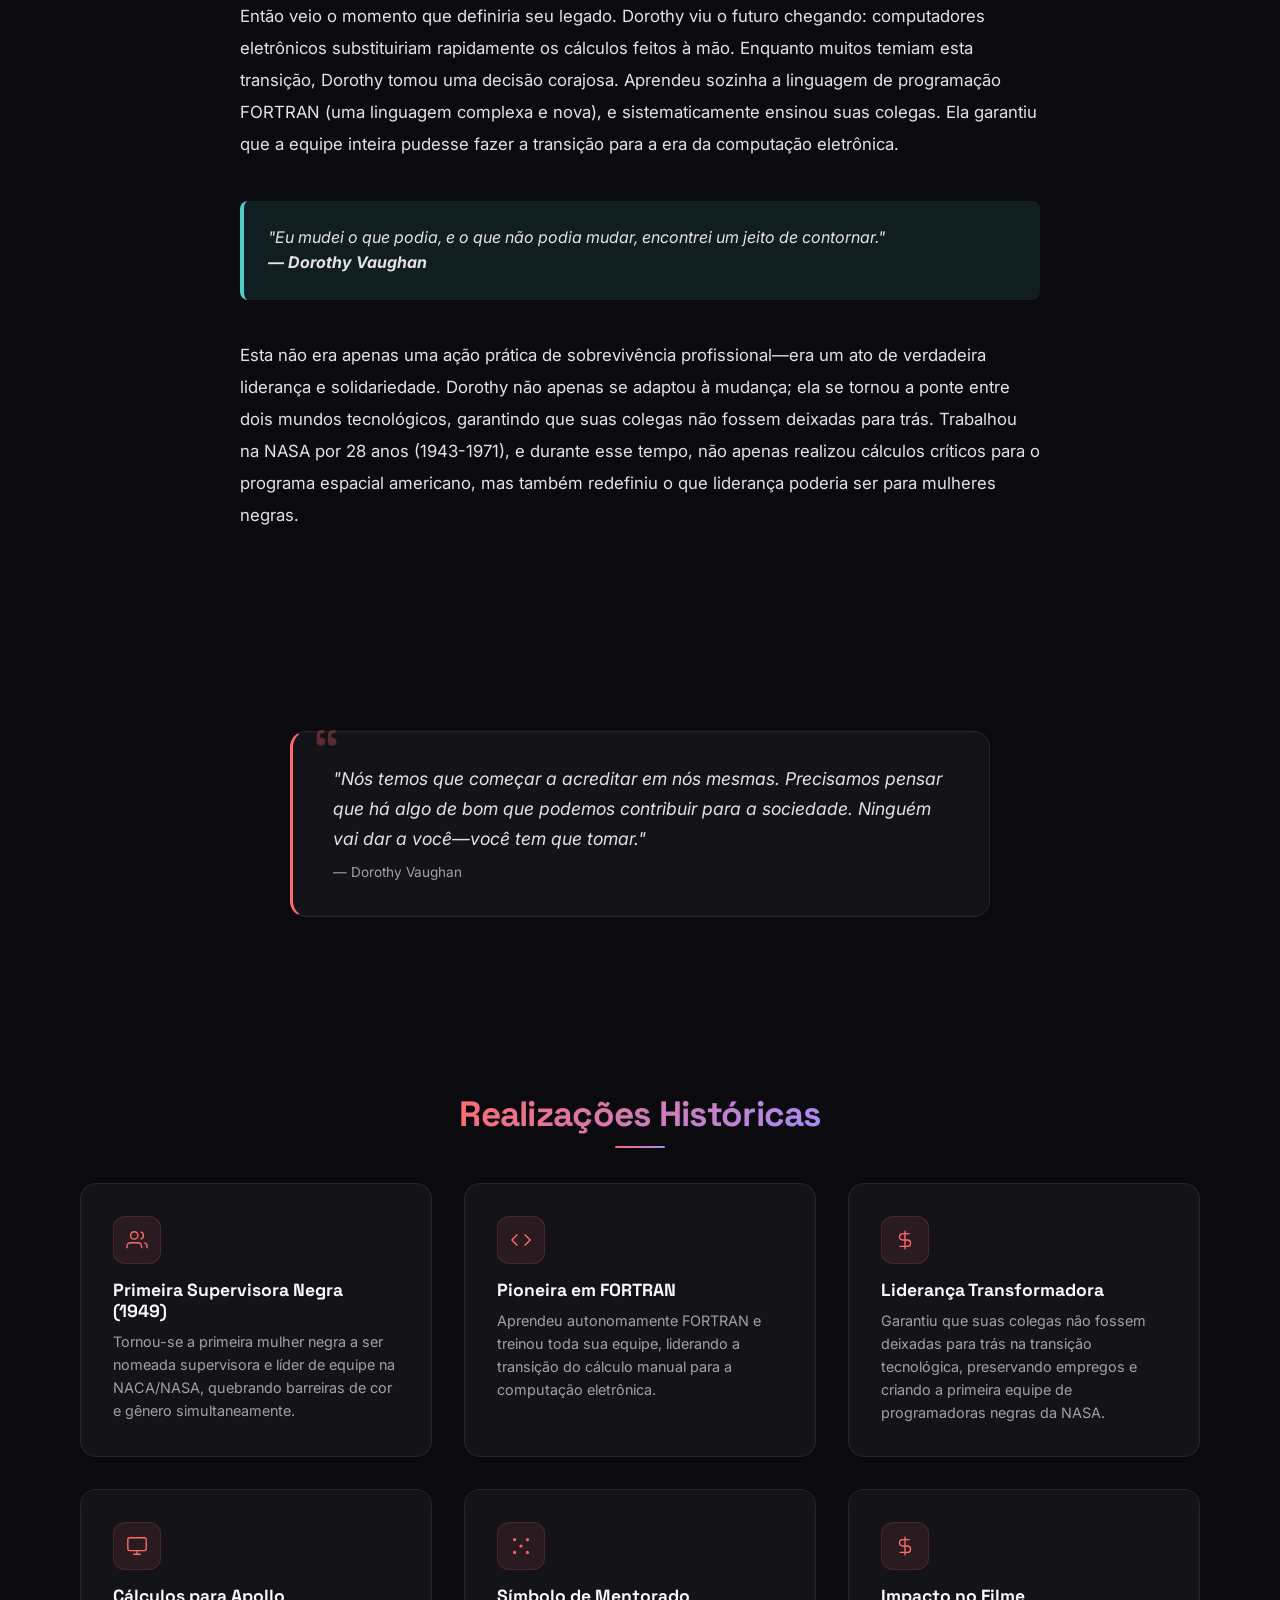
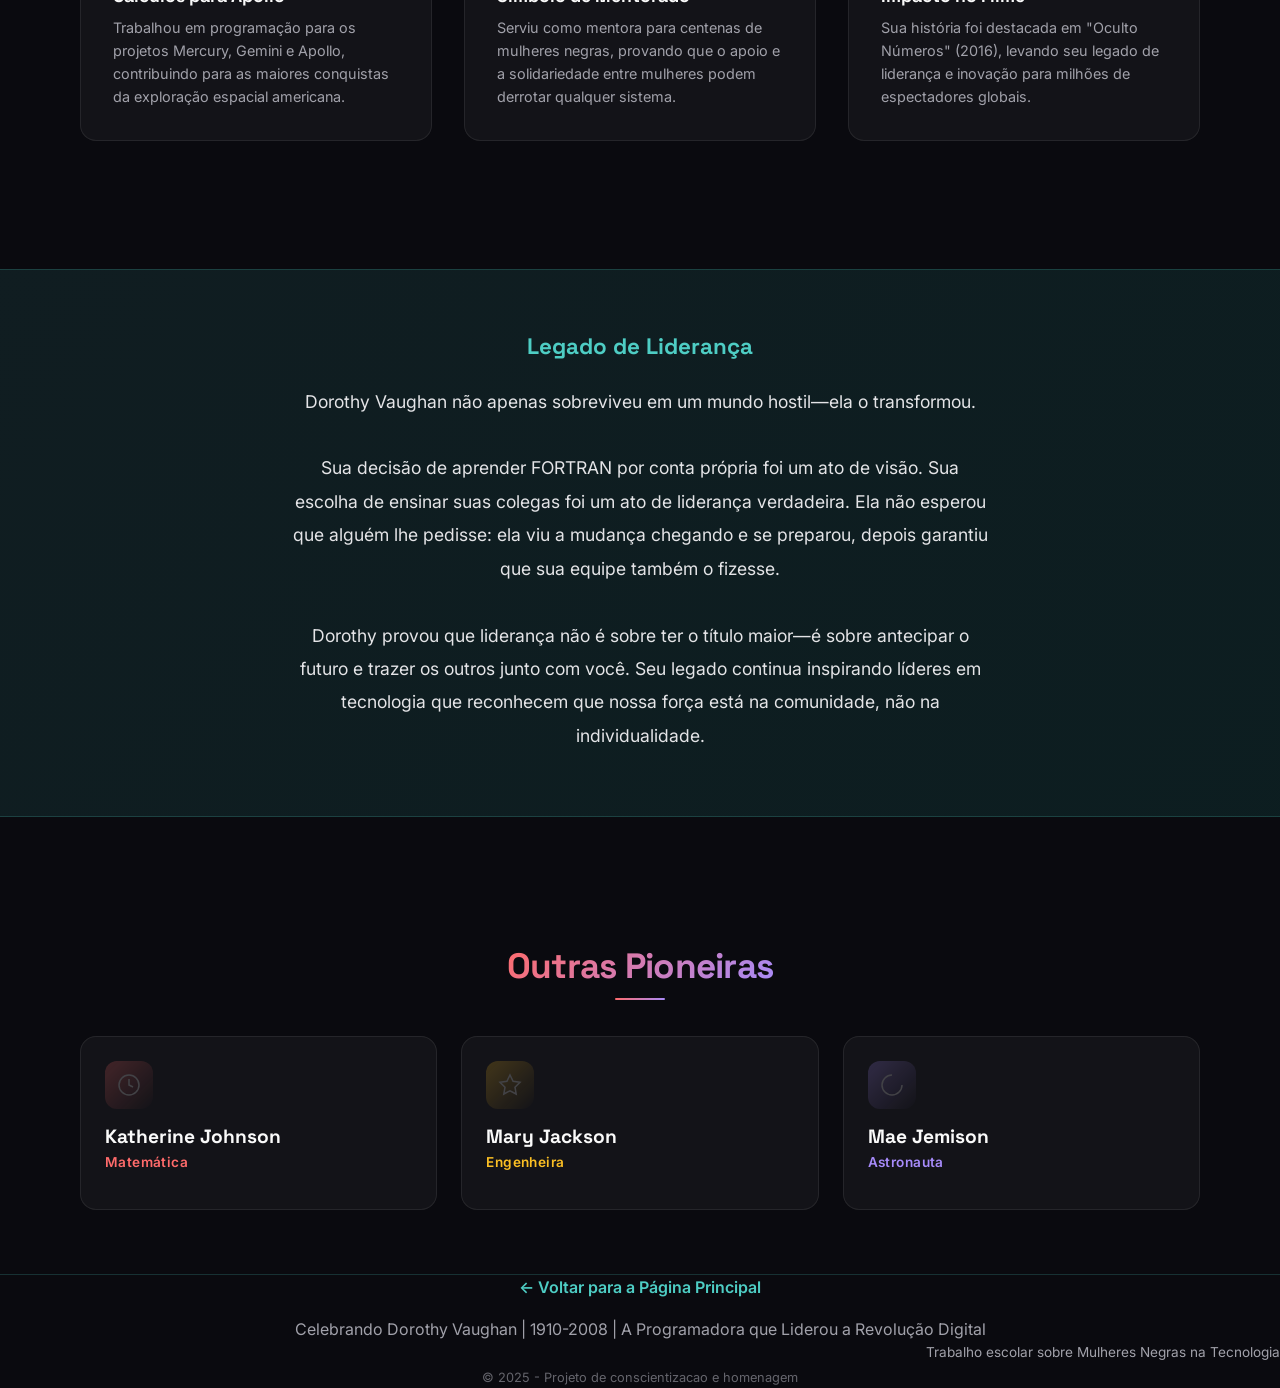
==== commit d91e6e09: "Finalizações da equipeee" ====
--- a/dorothy-vaughan.html
+++ b/dorothy-vaughan.html
@@ -3,19 +3,24 @@
 <head>
     <meta charset="UTF-8">
     <meta name="viewport" content="width=device-width, initial-scale=1.0">
+    <meta name="description" content="Dorothy Vaughan - A pioneira que liderou a revolução digital na NASA. Programadora, líder e visionária que ensinou FORTRAN para suas colegas.">
     <title>Dorothy Vaughan - Mulheres Negras na Tecnologia</title>
+    
     <link rel="preconnect" href="https://fonts.googleapis.com">
     <link rel="preconnect" href="https://fonts.gstatic.com" crossorigin>
     <link href="https://fonts.googleapis.com/css2?family=Space+Grotesk:wght@300;400;500;600;700&family=Inter:wght@300;400;500;600;700&display=swap" rel="stylesheet">
+    
     <link rel="stylesheet" href="design/global.css">
+    <link rel="stylesheet" href="design/components.css">
     <link rel="stylesheet" href="design/biografia.css">
+    <link rel="stylesheet" href="design/themes.css">
+    
     <style>
         :root {
-            --bio-color: #4ECDC4;
-            --bio-color-glow: rgba(78, 205, 196, 0.18);
-            --bio-badge-bg: rgba(78, 205, 196, 0.1);
-            --bio-badge-border: rgba(78, 205, 196, 0.2);
-            --bio-gradient: linear-gradient(135deg, #4ECDC4, #2DD4BF);
+            --cor-primaria: #4ECDC4;
+            --cor-secundaria: #2DD4BF;
+            --cor-accent: #06D6A0;
+            --gradiente: linear-gradient(135deg, #4ECDC4, #2DD4BF);
         }
     </style>
 </head>
@@ -23,16 +28,25 @@
     <div id="particles-bg" class="particles-bg" aria-hidden="true"></div>
     <div id="cursor-glow" class="cursor-glow" aria-hidden="true"></div>
 
-    <header class="bio-hero">
+    <header class="bio-hero tema-dorothy">
+        <div class="bio-theme-bg"></div>
+        <div class="bio-color-bar"></div>
+        
         <div class="container bio-hero-content">
             <a href="index.html#biografias" class="bio-back-link">
-                <svg viewBox="0 0 24 24" fill="none" stroke="currentColor" stroke-width="2"><path d="M19 12H5M12 19l-7-7 7-7"/></svg>
-                Voltar
+                <svg viewBox="0 0 24 24" fill="none" stroke="currentColor" stroke-width="2.5">
+                    <path d="M19 12H5M12 19l-7-7 7-7"/>
+                </svg>
+                Voltar às Biografias
             </a>
-            <div class="bio-badge">Matematica &bull; Programadora &bull; NASA</div>
+            
+            <div class="bio-badge">💻 Programadora · NASA · Liderança</div>
+            
             <h1 class="bio-hero-name">Dorothy Vaughan</h1>
-            <p class="bio-hero-subtitle">A pioneira que liderou a revolucao digital na NASA</p>
-            <p class="bio-hero-dates">1910 &mdash; 2008</p>
+            
+            <p class="bio-hero-subtitle">A Pioneira que Liderou a Revolução Digital</p>
+            
+            <p class="bio-hero-dates">🫧 20 de Setembro, 1910 — 10 de Novembro, 2008 (98 anos)</p>
         </div>
     </header>
 
@@ -41,12 +55,25 @@
 
         <section class="bio-section">
             <div class="container">
-                <h2 class="bio-section-title"><span>Sua Historia</span></h2>
+                <h2 class="bio-section-title"><span>Sua Jornada Extraordinária</span></h2>
+                
                 <div class="bio-story">
-                    <p>Dorothy Johnson Vaughan nasceu em 20 de setembro de 1910, em Kansas City, Missouri. Cresceu em Morgantown, West Virginia, onde se formou com honras no ensino medio. Em 1929, concluiu sua graduacao em matematica na Wilberforce University, tornando-se uma das poucas mulheres negras com diploma universitario de sua geracao.</p>
-                    <p>Inicialmente, Dorothy trabalhou como professora de matematica em Farmville, Virginia. Em 1943, durante a Segunda Guerra Mundial, a necessidade urgente de "computadoras humanas" levou o Langley Memorial Aeronautical Laboratory (parte da NACA, precursora da NASA) a contratar mulheres negras para realizar calculos complexos. Dorothy foi uma delas.</p>
-                    <p>No laboratorio, as mulheres negras trabalhavam separadas das brancas em uma unidade chamada "West Area Computing". Apesar da segregacao e do preconceito, Dorothy se destacou por sua competencia excepcional. Em 1949, foi promovida a supervisora do grupo -- a primeira mulher negra a ocupar esse cargo na historia da NACA.</p>
-                    <p>Com visao de futuro, Dorothy percebeu que computadores eletronicos substituiriam as computadoras humanas. Em vez de resistir a mudanca, ela se antecipou: aprendeu sozinha a linguagem de programacao FORTRAN e ensinou suas colegas, garantindo que toda a equipe pudesse fazer a transicao. Essa iniciativa nao apenas salvou os empregos de suas colegas, mas posicionou o grupo como lider na nova era da computacao.</p>
+                    <p><strong>Dorothy Johnson Vaughan</strong> nasceu em 20 de setembro de 1910, em Kansas City, Missouri. Desde a infância, mostrou um dom extraordinário para a matemática. Cresceu em Morgantown, Virgínia Ocidental, onde se formou com honras no ensino médio. Em 1929, completou sua graduação em Matemática na Wilberforce University, tornando-se uma das poucas mulheres negras com diploma universitário de sua geração.</p>
+                    
+                    <p>Inicialmente, Dorothy trabalhou como professora de Matemática em Farmville, Virgínia, uma profissão respeitada mas com limitações claras. Em 1943, durante a Segunda Guerra Mundial, a necessidade urgente de cálculos complexos para o desenvolvimento aeronáutico levou o Langley Memorial Aeronautical Laboratory (parte da NACA, precursora da NASA) a contratar mulheres negras para realizar estes trabalhos. Dorothy foi uma delas, deixando sua carreira como professora para abrirze para um novo horizonte.</p>
+                    
+                    <p>No laboratório, as mulheres negras trabalhavam separadas das mulheres brancas em uma unidade chamada "West Area Computing". Apesar da segregação racial explícita e do preconceito institucionalizado, Dorothy se destacou imediatamente por sua competência matemática excepcional e sua liderança natural. Seus cálculos eram precisos, sua velocidade impressionava, e sua capacidade de resolver problemas era inigualável.</p>
+                    
+                    <p>Em 1949, aos 39 anos, Dorothy foi promovida a supervisora do grupo—a primeira mulher negra a ocupar um cargo de liderança na história da NACA. Era um reconhecimento extraordinário em uma era de segregação, mas também uma maior responsabilidade. Dorothy não apenas supervisionava o trabalho matemático; ela também protegia e defendia suas colegas, frequentemente enfrentando supervisores que não respeitavam o trabalho das mulheres negras.</p>
+                    
+                    <p>Então veio o momento que definiria seu legado. Dorothy viu o futuro chegando: computadores eletrônicos substituiriam rapidamente os cálculos feitos à mão. Enquanto muitos temiam esta transição, Dorothy tomou uma decisão corajosa. Aprendeu sozinha a linguagem de programação FORTRAN (uma linguagem complexa e nova), e sistematicamente ensinou suas colegas. Ela garantiu que a equipe inteira pudesse fazer a transição para a era da computação eletrônica.</p>
+                    
+                    <blockquote style="margin: 2.5rem 0; padding: 1.5rem; background: rgba(78, 205, 196, 0.1); border-left: 4px solid #4ECDC4; border-radius: 8px; font-style: italic;">
+                        "Eu mudei o que podia, e o que não podia mudar, encontrei um jeito de contornar."
+                        <br><strong>— Dorothy Vaughan</strong>
+                    </blockquote>
+                    
+                    <p>Esta não era apenas uma ação prática de sobrevivência profissional—era um ato de verdadeira liderança e solidariedade. Dorothy não apenas se adaptou à mudança; ela se tornou a ponte entre dois mundos tecnológicos, garantindo que suas colegas não fossem deixadas para trás. Trabalhou na NASA por 28 anos (1943-1971), e durante esse tempo, não apenas realizou cálculos críticos para o programa espacial americano, mas também redefiniu o que liderança poderia ser para mulheres negras.</p>
                 </div>
             </div>
         </section>
@@ -54,98 +81,165 @@
         <section class="bio-section">
             <div class="container">
                 <div class="bio-quote">
-                    <p>Eu mudei o que podia, e o que nao podia mudar, encontrei um jeito de contornar.</p>
-                    <cite>-- Dorothy Vaughan</cite>
-                </div>
-            </div>
-        </section>
-
-        <section class="bio-section">
-            <div class="container">
-                <h2 class="bio-section-title"><span>Conquistas Principais</span></h2>
-                <div class="bio-highlights">
-                    <div class="bio-highlight-card">
-                        <div class="bio-highlight-icon">
-                            <svg viewBox="0 0 24 24" fill="none" stroke="currentColor" stroke-width="1.5"><path d="M17 21v-2a4 4 0 00-4-4H5a4 4 0 00-4 4v2"/><circle cx="9" cy="7" r="4"/><path d="M23 21v-2a4 4 0 00-3-3.87"/><path d="M16 3.13a4 4 0 010 7.75"/></svg>
+                    <p>"Nós temos que começar a acreditar em nós mesmas. Precisamos pensar que há algo de bom que podemos contribuir para a sociedade. Ninguém vai dar a você—você tem que tomar."</p>
+                    <cite>— Dorothy Vaughan</cite>
+                </div>
+            </div>
+        </section>
+
+        <section class="bio-section">
+            <div class="container">
+                <h2 class="bio-section-title"><span>Realizações Históricas</span></h2>
+                
+                <div style="display: grid; grid-template-columns: repeat(auto-fit, minmax(280px, 1fr)); gap: 2rem;">
+                    <div class="bio-highlight-card">
+                        <div class="bio-highlight-icon">
+                            <svg viewBox="0 0 24 24" fill="none" stroke="currentColor" stroke-width="1.5">
+                                <path d="M17 21v-2a4 4 0 00-4-4H5a4 4 0 00-4 4v2"/>
+                                <circle cx="9" cy="7" r="4"/>
+                                <path d="M23 21v-2a4 4 0 00-3-3.87"/>
+                                <path d="M16 3.13a4 4 0 010 7.75"/>
+                            </svg>
                         </div>
                         <h3>Primeira Supervisora Negra (1949)</h3>
-                        <p>Tornou-se a primeira mulher negra a ser nomeada supervisora na NACA/NASA, liderando o grupo de computadoras de West Area.</p>
-                    </div>
-                    <div class="bio-highlight-card">
-                        <div class="bio-highlight-icon">
-                            <svg viewBox="0 0 24 24" fill="none" stroke="currentColor" stroke-width="1.5"><polyline points="16 18 22 12 16 6"/><polyline points="8 6 2 12 8 18"/></svg>
+                        <p>Tornou-se a primeira mulher negra a ser nomeada supervisora e líder de equipe na NACA/NASA, quebrando barreiras de cor e gênero simultaneamente.</p>
+                    </div>
+                    
+                    <div class="bio-highlight-card">
+                        <div class="bio-highlight-icon">
+                            <svg viewBox="0 0 24 24" fill="none" stroke="currentColor" stroke-width="1.5">
+                                <polyline points="16 18 22 12 16 6"/>
+                                <polyline points="8 6 2 12 8 18"/>
+                            </svg>
                         </div>
                         <h3>Pioneira em FORTRAN</h3>
-                        <p>Aprendeu autonomamente a linguagem FORTRAN e treinou sua equipe inteira, liderando a transicao dos calculos manuais para a computacao eletronica.</p>
-                    </div>
-                    <div class="bio-highlight-card">
-                        <div class="bio-highlight-icon">
-                            <svg viewBox="0 0 24 24" fill="none" stroke="currentColor" stroke-width="1.5"><rect x="2" y="3" width="20" height="14" rx="2"/><line x1="8" y1="21" x2="16" y2="21"/><line x1="12" y1="17" x2="12" y2="21"/></svg>
-                        </div>
-                        <h3>Lideranca na Era Digital</h3>
-                        <p>Garantiu que suas colegas nao fossem deixadas para tras na transicao tecnologica, formando uma equipe de programadoras altamente qualificadas.</p>
-                    </div>
-                </div>
-            </div>
-        </section>
-
-        <section class="bio-section">
-            <div class="container">
-                <h2 class="bio-section-title"><span>Em Numeros</span></h2>
-                <div class="bio-facts">
-                    <div class="bio-fact">
-                        <span class="bio-fact-value">28</span>
-                        <span class="bio-fact-label">anos de servico na NACA/NASA</span>
-                    </div>
-                    <div class="bio-fact">
-                        <span class="bio-fact-value">1a</span>
-                        <span class="bio-fact-label">supervisora negra da agencia</span>
-                    </div>
-                    <div class="bio-fact">
-                        <span class="bio-fact-value">98</span>
-                        <span class="bio-fact-label">anos de vida dedicada a ciencia</span>
-                    </div>
-                </div>
-            </div>
-        </section>
-
-        <section class="bio-section">
-            <div class="container">
-                <h2 class="bio-section-title"><span>Legado</span></h2>
-                <div class="bio-legacy">
-                    <p>Dorothy Vaughan demonstrou que lideranca vai alem de titulos -- e sobre antecipar mudancas e preparar os outros para o futuro. Sua decisao de aprender FORTRAN por conta propria e ensinar suas colegas foi um ato visionario que transformou o papel das mulheres na computacao.</p>
-                    <p>Sua historia foi contada no livro e filme "Estrelas Alem do Tempo" (Hidden Figures), inspirando milhoes de pessoas ao redor do mundo. Dorothy provou que educacao, resiliencia e solidariedade podem derrubar qualquer barreira.</p>
-                </div>
-            </div>
-        </section>
-
-        <section class="bio-nav">
-            <div class="container">
-                <p class="bio-nav-title">Conheca tambem</p>
-                <div class="bio-nav-grid">
-                    <a href="katherine-johnson.html" class="bio-nav-link"><span class="nav-dot" style="background:#FF6B6B;"></span> Katherine Johnson</a>
-                    <a href="mary-jackson.html" class="bio-nav-link"><span class="nav-dot" style="background:#FFE66D;"></span> Mary Jackson</a>
-                    <a href="mae-jemison.html" class="bio-nav-link"><span class="nav-dot" style="background:#A78BFA;"></span> Mae Jemison</a>
-                    <a href="ursula-burns.html" class="bio-nav-link"><span class="nav-dot" style="background:#F472B6;"></span> Ursula Burns</a>
-                    <a href="kimberly-bryant.html" class="bio-nav-link"><span class="nav-dot" style="background:#34D399;"></span> Kimberly Bryant</a>
-                    <a href="arlan-hamilton.html" class="bio-nav-link"><span class="nav-dot" style="background:#FBBF24;"></span> Arlan Hamilton</a>
-                    <a href="joy-buolamwini.html" class="bio-nav-link"><span class="nav-dot" style="background:#60A5FA;"></span> Joy Buolamwini</a>
-                    <a href="timnit-gebru.html" class="bio-nav-link"><span class="nav-dot" style="background:#F87171;"></span> Timnit Gebru</a>
-                    <a href="ruha-benjamin.html" class="bio-nav-link"><span class="nav-dot" style="background:#C084FC;"></span> Ruha Benjamin</a>
-                    <a href="ayanna-howard.html" class="bio-nav-link"><span class="nav-dot" style="background:#2DD4BF;"></span> Ayanna Howard</a>
-                    <a href="lisa-gelobter.html" class="bio-nav-link"><span class="nav-dot" style="background:#FB923C;"></span> Lisa Gelobter</a>
+                        <p>Aprendeu autonomamente FORTRAN e treinou toda sua equipe, liderando a transição do cálculo manual para a computação eletrônica.</p>
+                    </div>
+                    
+                    <div class="bio-highlight-card">
+                        <div class="bio-highlight-icon">
+                            <svg viewBox="0 0 24 24" fill="none" stroke="currentColor" stroke-width="1.5">
+                                <path d="M12 2v20M17 5H9.5a3.5 3.5 0 000 7h5a3.5 3.5 0 010 7H6"/>
+                            </svg>
+                        </div>
+                        <h3>Liderança Transformadora</h3>
+                        <p>Garantiu que suas colegas não fossem deixadas para trás na transição tecnológica, preservando empregos e criando a primeira equipe de programadoras negras da NASA.</p>
+                    </div>
+                    
+                    <div class="bio-highlight-card">
+                        <div class="bio-highlight-icon">
+                            <svg viewBox="0 0 24 24" fill="none" stroke="currentColor" stroke-width="1.5">
+                                <rect x="2" y="3" width="20" height="14" rx="2"/>
+                                <line x1="8" y1="21" x2="16" y2="21"/>
+                                <line x1="12" y1="17" x2="12" y2="21"/>
+                            </svg>
+                        </div>
+                        <h3>Cálculos para Apollo</h3>
+                        <p>Trabalhou em programação para os projetos Mercury, Gemini e Apollo, contribuindo para as maiores conquistas da exploração espacial americana.</p>
+                    </div>
+
+                    <div class="bio-highlight-card">
+                        <div class="bio-highlight-icon">
+                            <svg viewBox="0 0 24 24" fill="none" stroke="currentColor" stroke-width="1.5">
+                                <circle cx="12" cy="12" r="1"/>
+                                <circle cx="19" cy="5" r="1"/>
+                                <circle cx="5" cy="19" r="1"/>
+                                <circle cx="5" cy="5" r="1"/>
+                                <circle cx="19" cy="19" r="1"/>
+                            </svg>
+                        </div>
+                        <h3>Símbolo de Mentorado</h3>
+                        <p>Serviu como mentora para centenas de mulheres negras, provando que o apoio e a solidariedade entre mulheres podem derrotar qualquer sistema.</p>
+                    </div>
+
+                    <div class="bio-highlight-card">
+                        <div class="bio-highlight-icon">
+                            <svg viewBox="0 0 24 24" fill="none" stroke="currentColor" stroke-width="1.5">
+                                <path d="M12 2v20M17 5H9.5a3.5 3.5 0 000 7h5a3.5 3.5 0 010 7H6"/>
+                            </svg>
+                        </div>
+                        <h3>Impacto no Filme</h3>
+                        <p>Sua história foi destacada em "Oculto Números" (2016), levando seu legado de liderança e inovação para milhões de espectadores globais.</p>
+                    </div>
+                </div>
+            </div>
+        </section>
+
+        <section class="bio-section" style="background: linear-gradient(135deg, rgba(78, 205, 196, 0.1) 0%, rgba(45, 212, 191, 0.1) 100%); border-top: 1px solid rgba(78, 205, 196, 0.2); border-bottom: 1px solid rgba(78, 205, 196, 0.2); margin: 4rem 0;">
+            <div class="container" style="text-align: center;">
+                <h3 style="font-size: 1.4rem; margin-bottom: 1.5rem; color: #4ECDC4;">Legado de Liderança</h3>
+                <p style="font-size: 1.1rem; max-width: 700px; margin: 0 auto; color: var(--cor-texto); line-height: 1.9;">
+                    Dorothy Vaughan não apenas sobreviveu em um mundo hostil—ela o transformou. 
+                    <br><br>
+                    Sua decisão de aprender FORTRAN por conta própria foi um ato de visão. Sua escolha de ensinar suas colegas foi um ato de liderança verdadeira. Ela não esperou que alguém lhe pedisse: ela viu a mudança chegando e se preparou, depois garantiu que sua equipe também o fizesse.
+                    <br><br>
+                    Dorothy provou que liderança não é sobre ter o título maior—é sobre antecipar o futuro e trazer os outros junto com você. Seu legado continua inspirando líderes em tecnologia que reconhecem que nossa força está na comunidade, não na individualidade.
+                </p>
+            </div>
+        </section>
+
+        <section class="bio-section">
+            <div class="container">
+                <h2 class="bio-section-title"><span>Outras Pioneiras</span></h2>
+                
+                <div style="display: grid; grid-template-columns: repeat(auto-fit, minmax(220px, 1fr)); gap: 1.5rem;">
+                    <a href="katherine-johnson.html" class="card" style="--card-accent: #FF6B6B; text-decoration: none;">
+                        <div class="card-conteudo">
+                            <div class="card-icon-wrap">
+                                <svg viewBox="0 0 24 24" fill="none" stroke="currentColor" stroke-width="1.5">
+                                    <circle cx="12" cy="12" r="10"/>
+                                    <path d="M12 6v6l4 2"/>
+                                </svg>
+                            </div>
+                            <h3 class="card-titulo">Katherine Johnson</h3>
+                            <p class="card-area">Matemática</p>
+                        </div>
+                    </a>
+
+                    <a href="mary-jackson.html" class="card" style="--card-accent: #FBBF24; text-decoration: none;">
+                        <div class="card-conteudo">
+                            <div class="card-icon-wrap">
+                                <svg viewBox="0 0 24 24" fill="none" stroke="currentColor" stroke-width="1.5">
+                                    <path d="M12 2l3.09 6.26L22 9.27l-5 4.87 1.18 6.88L12 17.77l-6.18 3.25L7 14.14 2 9.27l6.91-1.01L12 2z"/>
+                                </svg>
+                            </div>
+                            <h3 class="card-titulo">Mary Jackson</h3>
+                            <p class="card-area">Engenheira</p>
+                        </div>
+                    </a>
+
+                    <a href="mae-jemison.html" class="card" style="--card-accent: #A78BFA; text-decoration: none;">
+                        <div class="card-conteudo">
+                            <div class="card-icon-wrap">
+                                <svg viewBox="0 0 24 24" fill="none" stroke="currentColor" stroke-width="1.5">
+                                    <path d="M12 2C6.5 2 2 6.5 2 12s4.5 10 10 10 10-4.5 10-10"/>
+                                </svg>
+                            </div>
+                            <h3 class="card-titulo">Mae Jemison</h3>
+                            <p class="card-area">Astronauta</p>
+                        </div>
+                    </a>
                 </div>
             </div>
         </section>
     </main>
 
-    <footer class="rodape">
+    <footer style="border-top: 1px solid rgba(78, 205, 196, 0.2);">
         <div class="container">
-            <div class="rodape-conteudo">
-                <div class="rodape-brand">
-                    <a href="index.html" style="text-decoration:none;"><span class="rodape-logo">MNT</span></a>
-                    <p>Mulheres Negras na Tecnologia</p>
-                </div>
+            <p style="text-align: center; margin-bottom: 1rem;">
+                <a href="index.html" style="color: #4ECDC4; text-decoration: none; font-weight: 600;">
+                    ← Voltar para a Página Principal
+                </a>
+            </p>
+            <p style="text-align: center; color: var(--cor-texto-muted);">
+                Celebrando Dorothy Vaughan | 1910-2008 | A Programadora que Liderou a Revolução Digital
+            </p>
+        </div>
+    </footer>
+
+    <script type="module" src="animacoes/main-new.js"></script>
+</body>
+</html>
                 <div class="rodape-textos">
                     <p class="rodape-texto">Trabalho escolar sobre Mulheres Negras na Tecnologia</p>
                 </div>
--- a/design/components.css
+++ b/design/components.css
@@ -0,0 +1,404 @@
+/* ============================================
+   ANIMATIONS & KEYFRAMES - ADVANCED
+   ============================================ */
+
+/* Loading/Pulsing animations */
+@keyframes pulse-smooth {
+    0%, 100% { 
+        opacity: 1;
+        transform: scale(1);
+    }
+    50% { 
+        opacity: 0.6;
+        transform: scale(1.05);
+    }
+}
+
+@keyframes float {
+    0%, 100% {
+        transform: translateY(0px) rotate(0deg);
+    }
+    50% {
+        transform: translateY(-10px) rotate(1deg);
+    }
+}
+
+@keyframes shimmer {
+    0% {
+        background-position: -1000px 0;
+    }
+    100% {
+        background-position: 1000px 0;
+    }
+}
+
+@keyframes glow-pulse {
+    0%, 100% {
+        box-shadow: 0 0 5px rgba(255, 107, 107, 0.2), inset 0 0 5px rgba(255, 107, 107, 0.1);
+    }
+    50% {
+        box-shadow: 0 0 20px rgba(255, 107, 107, 0.4), inset 0 0 10px rgba(255, 107, 107, 0.2);
+    }
+}
+
+@keyframes slide-up {
+    from {
+        opacity: 0;
+        transform: translateY(50px);
+    }
+    to {
+        opacity: 1;
+        transform: translateY(0);
+    }
+}
+
+@keyframes slide-down {
+    from {
+        opacity: 0;
+        transform: translateY(-50px);
+    }
+    to {
+        opacity: 1;
+        transform: translateY(0);
+    }
+}
+
+@keyframes rotate-in {
+    from {
+        opacity: 0;
+        transform: rotate(-10deg);
+    }
+    to {
+        opacity: 1;
+        transform: rotate(0deg);
+    }
+}
+
+@keyframes bounce-in {
+    0% {
+        opacity: 0;
+        transform: scale(0.8);
+    }
+    50% {
+        transform: scale(1.05);
+    }
+    100% {
+        opacity: 1;
+        transform: scale(1);
+    }
+}
+
+@keyframes gradient-shift-fast {
+    0%, 100% { 
+        background-position: 0% 50%; 
+    }
+    50% { 
+        background-position: 100% 50%; 
+    }
+}
+
+/* Utility animation classes */
+.animate-float {
+    animation: float 6s ease-in-out infinite;
+}
+
+.animate-pulse {
+    animation: pulse-smooth 2s ease-in-out infinite;
+}
+
+.animate-in {
+    animation: fadeInUp 0.6s ease-out forwards;
+}
+
+.animate-glow {
+    animation: glow-pulse 2s ease-in-out infinite;
+}
+
+/* ============================================
+   BUTTONS & INTERACTIVE ELEMENTS
+   ============================================ */
+
+button, .btn, .cta-button {
+    padding: 0.75rem 1.75rem;
+    border-radius: var(--radius-full);
+    border: 1px solid var(--cor-borda);
+    background: var(--cor-bg-card);
+    color: var(--cor-texto);
+    font-weight: 500;
+    cursor: pointer;
+    transition: all 0.3s ease;
+    position: relative;
+    overflow: hidden;
+    font-family: var(--fonte-corpo);
+    font-size: 0.95rem;
+}
+
+button::before, .btn::before, .cta-button::before {
+    content: '';
+    position: absolute;
+    top: 0;
+    left: -100%;
+    width: 100%;
+    height: 100%;
+    background: var(--grad-accent);
+    transition: left 0.3s ease;
+    z-index: -1;
+}
+
+button:hover, .btn:hover, .cta-button:hover {
+    color: #fff;
+    border-color: transparent;
+}
+
+button:hover::before, .btn:hover::before, .cta-button:hover::before {
+    left: 0;
+}
+
+button:active, .btn:active, .cta-button:active {
+    transform: scale(0.98);
+}
+
+/* Botões com gradientes */
+.btn-primary {
+    background: var(--grad-accent);
+    border: none;
+    color: #fff;
+}
+
+.btn-primary:hover {
+    transform: translateY(-2px);
+    box-shadow: 0 10px 30px -8px rgba(255, 107, 107, 0.3);
+}
+
+.btn-secondary {
+    background: transparent;
+    border: 2px solid var(--cor-borda);
+}
+
+.btn-secondary:hover {
+    border-color: var(--grad-1);
+    background: rgba(255, 107, 107, 0.08);
+}
+
+/* ============================================
+   CARDS ADVANCED EFFECTS
+   ============================================ */
+
+.card {
+    position: relative;
+    transition: all 0.4s cubic-bezier(0.16, 1, 0.3, 1);
+}
+
+.card::after {
+    content: '';
+    position: absolute;
+    inset: 0;
+    border-radius: inherit;
+    opacity: 0;
+    background: radial-gradient(circle at var(--mouse-x, 50%) var(--mouse-y, 50%), rgba(255, 255, 255, 0.1) 0%, transparent 50%);
+    transition: opacity 0.3s ease;
+    pointer-events: none;
+}
+
+.card:hover::after {
+    opacity: 1;
+}
+
+/* ============================================
+   BADGES & TAGS
+   ============================================ */
+
+.badge {
+    display: inline-block;
+    padding: 0.4rem 0.8rem;
+    border-radius: var(--radius-full);
+    background: var(--cor-bg-card);
+    border: 1px solid var(--cor-borda);
+    font-size: 0.75rem;
+    font-weight: 600;
+    text-transform: uppercase;
+    letter-spacing: 0.05em;
+    color: var(--cor-texto-muted);
+}
+
+.badge.primary {
+    background: rgba(255, 107, 107, 0.1);
+    border-color: rgba(255, 107, 107, 0.3);
+    color: #FF6B6B;
+}
+
+.badge.secondary {
+    background: rgba(78, 205, 196, 0.1);
+    border-color: rgba(78, 205, 196, 0.3);
+    color: #4ECDC4;
+}
+
+/* ============================================
+   LINKS ENHANCED
+   ============================================ */
+
+a {
+    position: relative;
+    color: var(--cor-texto);
+    text-decoration: none;
+    transition: color 0.3s ease;
+}
+
+a:not(.menu a):not(.card a):not(.btn):not(.badge) {
+    color: var(--grad-1);
+    font-weight: 500;
+}
+
+a:not(.menu a):not(.card a):not(.btn):not(.badge)::after {
+    content: '';
+    position: absolute;
+    bottom: -2px;
+    left: 0;
+    width: 0;
+    height: 2px;
+    background: var(--grad-1);
+    transition: width 0.3s ease;
+}
+
+a:not(.menu a):not(.card a):not(.btn):not(.badge):hover::after {
+    width: 100%;
+}
+
+/* ============================================
+   RESPONSIVE GRID SYSTEM
+   ============================================ */
+
+.grid-2 {
+    display: grid;
+    grid-template-columns: repeat(auto-fit, minmax(300px, 1fr));
+    gap: 2rem;
+}
+
+.grid-3 {
+    display: grid;
+    grid-template-columns: repeat(auto-fit, minmax(280px, 1fr));
+    gap: 2rem;
+}
+
+.grid-4 {
+    display: grid;
+    grid-template-columns: repeat(auto-fit, minmax(250px, 1fr));
+    gap: 1.5rem;
+}
+
+/* ============================================
+   TEXTO & TIPOGRAFIA AVANÇADA
+   ============================================ */
+
+.text-gradient {
+    background: var(--grad-hero);
+    -webkit-background-clip: text;
+    -webkit-text-fill-color: transparent;
+    background-clip: text;
+    background-size: 200% 200%;
+    animation: gradient-shift-fast 4s ease infinite;
+}
+
+.text-highlight {
+    position: relative;
+    display: inline-block;
+}
+
+.text-highlight::after {
+    content: '';
+    position: absolute;
+    bottom: -2px;
+    left: 0;
+    right: 0;
+    height: 3px;
+    background: var(--grad-accent);
+    border-radius: 2px;
+}
+
+.text-muted {
+    color: var(--cor-texto-muted);
+}
+
+.text-small {
+    font-size: 0.875rem;
+    color: var(--cor-texto-muted);
+}
+
+/* ============================================
+   MEDIA QUERIES RESPONSIVA
+   ============================================ */
+
+@media (max-width: 768px) {
+    .grid-2, .grid-3 {
+        grid-template-columns: 1fr;
+    }
+
+    .conteudo-introducao {
+        grid-template-columns: 1fr;
+        gap: 2rem;
+    }
+
+    .intro-visual {
+        max-width: 100%;
+    }
+
+    .menu {
+        flex-direction: column;
+        gap: 0.75rem;
+    }
+
+    .scroll-indicator {
+        display: none;
+    }
+
+    .titulo-principal {
+        font-size: 2rem;
+    }
+
+    .subtitulo {
+        font-size: 1rem;
+    }
+}
+
+@media (max-width: 480px) {
+    .menu a {
+        padding: 0.5rem 1rem;
+        font-size: 0.85rem;
+    }
+
+    .card-conteudo {
+        padding: 1rem;
+    }
+
+    .titulo-secao {
+        font-size: 1.5rem;
+    }
+
+    .secao {
+        padding: 3rem 0;
+    }
+}
+
+/* ============================================
+   DARK MODE (default) - Utilities
+   ============================================ */
+
+.backdrop-blur {
+    backdrop-filter: blur(10px);
+}
+
+.transition-all {
+    transition: all 0.3s ease;
+}
+
+.cursor-pointer {
+    cursor: pointer;
+}
+
+.select-none {
+    user-select: none;
+}
+
+.no-scroll {
+    overflow: hidden;
+}
--- a/design/themes.css
+++ b/design/themes.css
@@ -0,0 +1,250 @@
+/* ============================================
+   TEMAS INDIVIDUAIS POR PERSONALIDADE
+   Cada figura tem seus próprios tons e estilos
+   ============================================ */
+
+/* Katherine Johnson - Vermelho/Rosa */
+.tema-katherine {
+    --cor-primaria: #FF6B6B;
+    --cor-secundaria: #FFA07A;
+    --cor-accent: #FF8C94;
+    --gradiente: linear-gradient(135deg, #FF6B6B, #FFA07A);
+}
+
+/* Dorothy Vaughan - Ciano/Verde */
+.tema-dorothy {
+    --cor-primaria: #4ECDC4;
+    --cor-secundaria: #45B8AE;
+    --cor-accent: #359B94;
+    --gradiente: linear-gradient(135deg, #4ECDC4, #45B8AE);
+}
+
+/* Mary Jackson - Dourado/Amarelo */
+.tema-mary {
+    --cor-primaria: #FBBF24;
+    --cor-secundaria: #F59E0B;
+    --cor-accent: #D97706;
+    --gradiente: linear-gradient(135deg, #FBBF24, #F59E0B);
+}
+
+/* Mae Jemison - Roxo/Violeta */
+.tema-mae {
+    --cor-primaria: #A78BFA;
+    --cor-secundaria: #9370DB;
+    --cor-accent: #7C3AED;
+    --gradiente: linear-gradient(135deg, #A78BFA, #9370DB);
+}
+
+/* Ursula Burns - Rosa/Magenta */
+.tema-ursula {
+    --cor-primaria: #F472B6;
+    --cor-secundaria: #EC4899;
+    --cor-accent: #DB2777;
+    --gradiente: linear-gradient(135deg, #F472B6, #EC4899);
+}
+
+/* Kimberly Bryant - Verde Esmeralda */
+.tema-kimberly {
+    --cor-primaria: #34D399;
+    --cor-secundaria: #10B981;
+    --cor-accent: #059669;
+    --gradiente: linear-gradient(135deg, #34D399, #10B981);
+}
+
+/* Arlan Hamilton - Azul Claro */
+.tema-arlan {
+    --cor-primaria: #FBBF24;
+    --cor-secundaria: #F59E0B;
+    --cor-accent: #D97706;
+    --gradiente: linear-gradient(135deg, #FBBF24, #FCA5A5);
+}
+
+/* Joy Buolamwini - Azul */
+.tema-joy {
+    --cor-primaria: #60A5FA;
+    --cor-secundaria: #3B82F6;
+    --cor-accent: #1D4ED8;
+    --gradiente: linear-gradient(135deg, #60A5FA, #3B82F6);
+}
+
+/* ============================================
+   BIOGRAFIA PÁGINA - ESTILOS TEMÁTICOS
+   ============================================ */
+
+.bio-hero.tema-katherine,
+.bio-hero.tema-dorothy,
+.bio-hero.tema-mary,
+.bio-hero.tema-mae,
+.bio-hero.tema-ursula,
+.bio-hero.tema-kimberly,
+.bio-hero.tema-arlan,
+.bio-hero.tema-joy {
+    --bio-color: var(--cor-primaria);
+    --bio-color-glow: var(--cor-primaria);
+    --bio-badge-bg: rgba(var(--cor-primaria), 0.1);
+    --bio-badge-border: rgba(var(--cor-primaria), 0.2);
+    --bio-gradient: var(--gradiente);
+}
+
+/* Fundo temático com gradiente animado */
+.bio-theme-bg {
+    position: absolute;
+    top: 0;
+    left: 0;
+    width: 100%;
+    height: 100%;
+    opacity: 0.03;
+    pointer-events: none;
+    background: var(--cor-primaria);
+}
+
+/* Barra de cor no topo */
+.bio-color-bar {
+    height: 4px;
+    background: var(--cor-primaria);
+    animation: slideInRight 0.8s ease-out;
+}
+
+/* Cartão temático */
+.bio-theme-card {
+    background: var(--cor-primaria);
+    color: #fff;
+}
+
+.bio-theme-card.light {
+    background: rgba(var(--cor-primaria), 0.1);
+    border: 1px solid rgba(var(--cor-primaria), 0.2);
+    color: var(--cor-texto);
+}
+
+/* ============================================
+   TIMELINE TEMÁTICA
+   ============================================ */
+
+.timeline-dot {
+    width: 12px;
+    height: 12px;
+    background: var(--cor-primaria);
+    border: 3px solid var(--cor-bg);
+    border-radius: 50%;
+    animation: pulse-glow 2s ease-in-out infinite;
+}
+
+.timeline-dot::after {
+    content: '';
+    position: absolute;
+    inset: -8px;
+    border: 2px solid var(--cor-primaria);
+    border-radius: 50%;
+    opacity: 0.2;
+    animation: pulse-glow 2s ease-in-out infinite;
+}
+
+/* ============================================
+   ÍCONES TEMÁTICOS
+   ============================================ */
+
+.icon-box {
+    width: 60px;
+    height: 60px;
+    border-radius: 12px;
+    display: flex;
+    align-items: center;
+    justify-content: center;
+    background: var(--cor-primaria);
+    opacity: 0.2;
+    transition: all 0.3s ease;
+}
+
+.icon-box:hover {
+    opacity: 0.4;
+    transform: translateY(-4px);
+}
+
+.icon-box svg {
+    width: 28px;
+    height: 28px;
+    color: var(--cor-primaria);
+}
+
+/* ============================================
+   HERO HIGHLIGHT ITEMS
+   ============================================ */
+
+.highlight-item {
+    padding: 2rem;
+    border-radius: var(--radius);
+    background: var(--cor-bg-card);
+    border: 1px solid var(--cor-borda);
+    position: relative;
+    overflow: hidden;
+}
+
+.highlight-item::before {
+    content: '';
+    position: absolute;
+    top: 0;
+    left: 0;
+    width: 3px;
+    height: 100%;
+    background: var(--cor-primaria);
+}
+
+.highlight-item h3 {
+    color: var(--cor-primaria);
+    margin-bottom: 0.5rem;
+    font-size: 1.1rem;
+}
+
+.highlight-item p {
+    color: var(--cor-texto-muted);
+    font-size: 0.95rem;
+    margin: 0;
+}
+
+/* ============================================
+   LEGADO & IMPACTO VISUAL
+   ============================================ */
+
+.impacto-item {
+    text-align: center;
+    padding: 2rem 1rem;
+    border-radius: var(--radius);
+    background: rgba(var(--cor-primaria), 0.05);
+    border: 1px solid rgba(var(--cor-primaria), 0.15);
+    transition: all 0.3s ease;
+}
+
+.impacto-item:hover {
+    background: rgba(var(--cor-primaria), 0.1);
+    border-color: rgba(var(--cor-primaria), 0.25);
+    transform: translateY(-4px);
+}
+
+.impacto-numero {
+    font-size: 2.5rem;
+    font-weight: 700;
+    color: var(--cor-primaria);
+    margin-bottom: 0.5rem;
+}
+
+.impacto-label {
+    font-size: 0.9rem;
+    color: var(--cor-texto-muted);
+    text-transform: uppercase;
+    letter-spacing: 0.05em;
+}
+
+/* ============================================
+   RESPONSIVE AJUSTES
+   ============================================ */
+
+@media (max-width: 768px) {
+    .impacto-item {
+        padding: 1.5rem 1rem;
+    }
+
+    .highlight-item {
+        padding: 1.5rem 1.25rem;
+    }
+}
